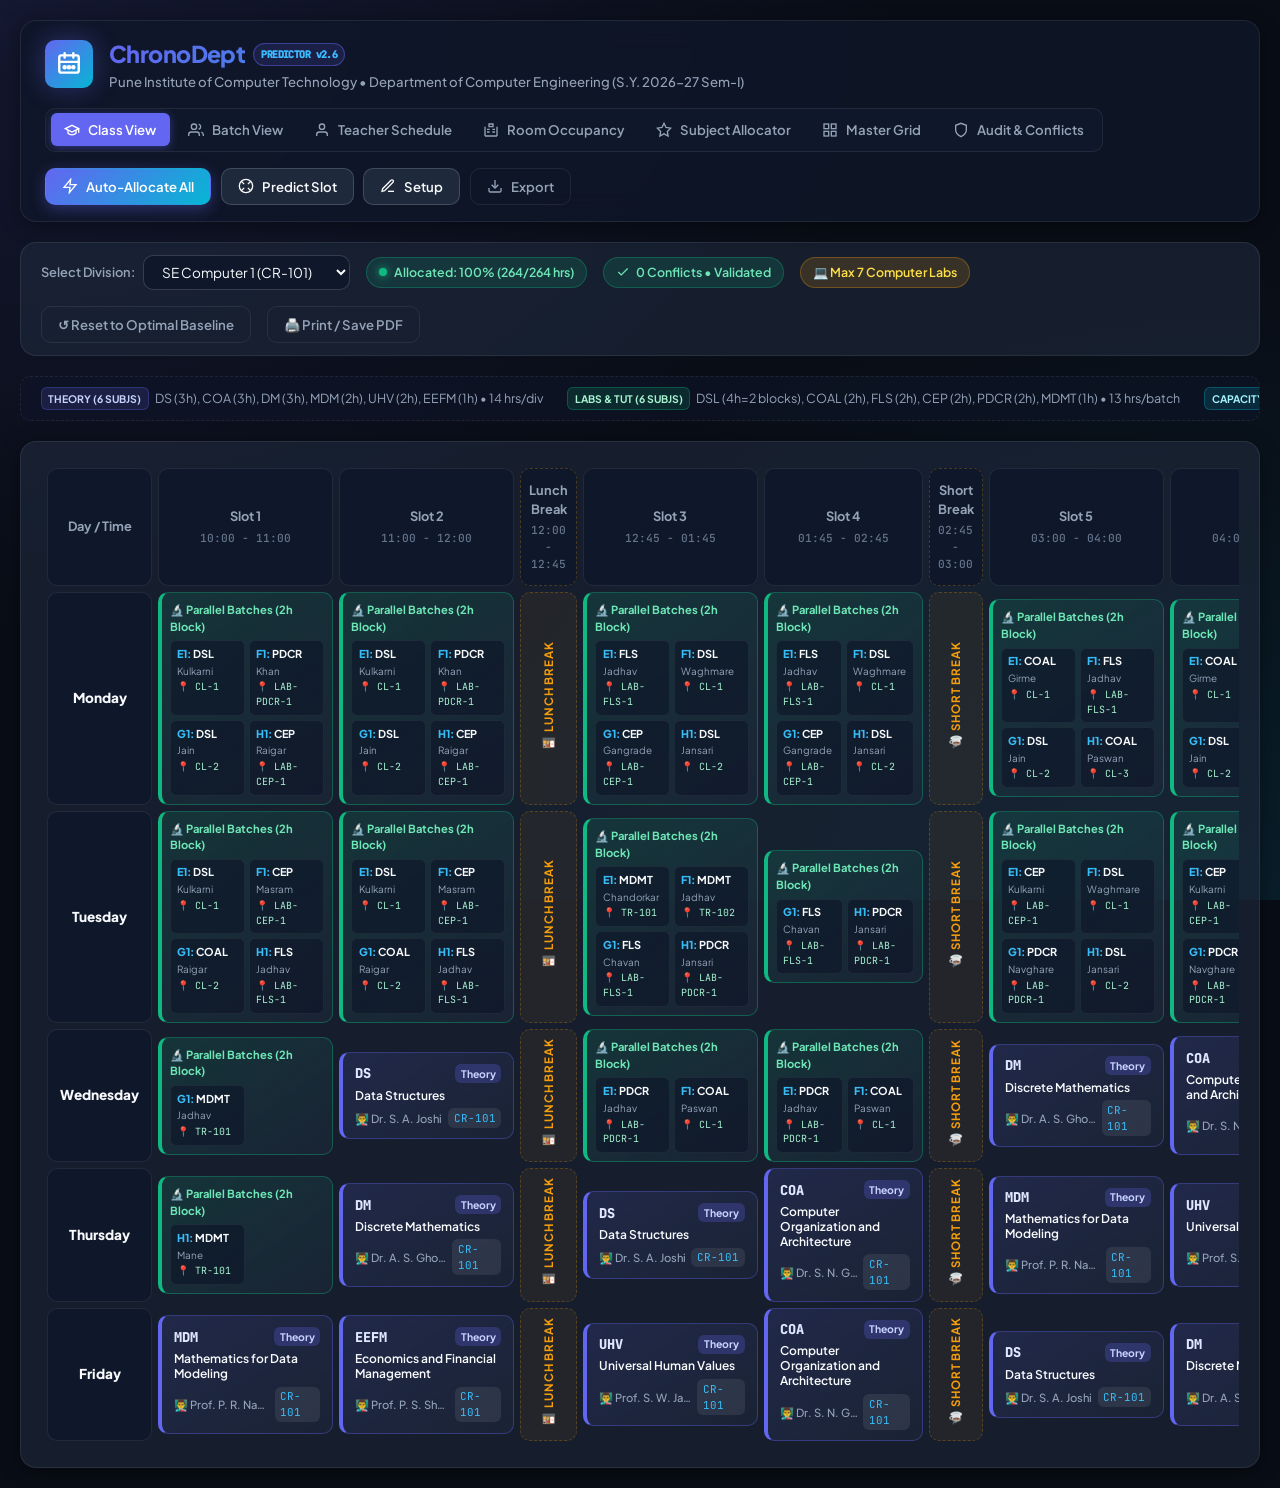
==== index.html @ cf4925e4 "Add for all divisions" ====
<!DOCTYPE html>
<html lang="en">
<head>
    <meta charset="UTF-8">
    <meta name="viewport" content="width=device-width, initial-scale=1.0">
    <title>ChronoDept - Department Timetable Predictor & Subject Allocator</title>
    <meta name="description" content="Intelligent timetable generator, subject allocator and schedule predictor for Computer Engineering department with zero conflicts and full curriculum coverage.">
    
    <!-- Google Fonts -->
    <link rel="preconnect" href="https://fonts.googleapis.com">
    <link rel="preconnect" href="https://fonts.gstatic.com" crossorigin>
    <link href="https://fonts.googleapis.com/css2?family=JetBrains+Mono:wght@400;500;700&family=Plus+Jakarta+Sans:wght@300;400;500;600;700;800&display=swap" rel="stylesheet">
    
    <link rel="stylesheet" href="styles.css">
</head>
<body>
    <div class="app-container">
        <!-- Main Application Header -->
        <header class="app-header">
            <div class="brand">
                <div class="brand-icon">
                    <svg width="26" height="26" viewBox="0 0 24 24" fill="none" stroke="currentColor" stroke-width="2.2" stroke-linecap="round" stroke-linejoin="round">
                        <rect x="3" y="4" width="18" height="16" rx="2"></rect>
                        <line x1="16" y1="2" x2="16" y2="6"></line>
                        <line x1="8" y1="2" x2="8" y2="6"></line>
                        <line x1="3" y1="10" x2="21" y2="10"></line>
                        <circle cx="8" cy="15" r="1"></circle>
                        <circle cx="12" cy="15" r="1"></circle>
                        <circle cx="16" cy="15" r="1"></circle>
                    </svg>
                </div>
                <div>
                    <h1 class="app-title">
                        ChronoDept <span class="app-version-badge">PREDICTOR v2.6</span>
                    </h1>
                    <p class="app-subtitle" id="deptSubtitle">Pune Institute of Computer Technology • Department of Computer Engineering (S.Y. 2026-27 Sem-I)</p>
                </div>
            </div>

            <!-- View Switcher Tabs -->
            <nav class="view-nav" aria-label="Timetable Perspectives">
                <button class="nav-btn active" data-view="class" id="navClassView">
                    <svg width="16" height="16" viewBox="0 0 24 24" fill="none" stroke="currentColor" stroke-width="2"><path d="M22 10v6M2 10l10-5 10 5-10 5z"/><path d="M6 12v5c3 3 9 3 12 0v-5"/></svg>
                    Class View
                </button>
                <button class="nav-btn" data-view="batch" id="navBatchView">
                    <svg width="16" height="16" viewBox="0 0 24 24" fill="none" stroke="currentColor" stroke-width="2"><path d="M17 21v-2a4 4 0 0 0-4-4H5a4 4 0 0 0-4 4v2"/><circle cx="9" cy="7" r="4"/><path d="M23 21v-2a4 4 0 0 0-3-3.87"/><path d="M16 3.13a4 4 0 0 1 0 7.75"/></svg>
                    Batch View
                </button>
                <button class="nav-btn" data-view="teacher" id="navTeacherView">
                    <svg width="16" height="16" viewBox="0 0 24 24" fill="none" stroke="currentColor" stroke-width="2"><path d="M20 21v-2a4 4 0 0 0-4-4H8a4 4 0 0 0-4 4v2"/><circle cx="12" cy="7" r="4"/></svg>
                    Teacher Schedule
                </button>
                <button class="nav-btn" data-view="room" id="navRoomView">
                    <svg width="16" height="16" viewBox="0 0 24 24" fill="none" stroke="currentColor" stroke-width="2"><path d="M3 21h18M3 7v14M21 7v14M6 11h4M6 15h4M14 11h4M14 15h4M9 3h6v4H9z"/></svg>
                    Room Occupancy
                </button>
                <button class="nav-btn" data-view="allocator" id="navAllocatorView">
                    <svg width="16" height="16" viewBox="0 0 24 24" fill="none" stroke="currentColor" stroke-width="2"><polygon points="12 2 15.09 8.26 22 9.27 17 14.14 18.18 21.02 12 17.77 5.82 21.02 7 14.14 2 9.27 8.91 8.26 12 2"/></svg>
                    Subject Allocator
                </button>
                <button class="nav-btn" data-view="master" id="navMasterView">
                    <svg width="16" height="16" viewBox="0 0 24 24" fill="none" stroke="currentColor" stroke-width="2"><rect x="3" y="3" width="7" height="7"/><rect x="14" y="3" width="7" height="7"/><rect x="14" y="14" width="7" height="7"/><rect x="3" y="14" width="7" height="7"/></svg>
                    Master Grid
                </button>
                <button class="nav-btn" data-view="audit" id="navAuditView">
                    <svg width="16" height="16" viewBox="0 0 24 24" fill="none" stroke="currentColor" stroke-width="2"><path d="M12 22s8-4 8-10V5l-8-3-8 3v7c0 6 8 10 8 10z"/></svg>
                    Audit & Conflicts
                </button>
            </nav>

            <!-- Quick Action Buttons -->
            <div class="header-actions">
                <button id="btnAutoAllocate" class="btn btn-primary" title="Intelligently allocate all subjects across all divisions and batches">
                    <svg width="16" height="16" viewBox="0 0 24 24" fill="none" stroke="currentColor" stroke-width="2"><polygon points="13 2 3 14 12 14 11 22 21 10 12 10 13 2"/></svg>
                    Auto-Allocate All
                </button>
                <button id="btnPredictSlot" class="btn btn-secondary" title="Open AI Slot Predictor">
                    <svg width="16" height="16" viewBox="0 0 24 24" fill="none" stroke="currentColor" stroke-width="2"><circle cx="12" cy="12" r="10"/><path d="m4.93 4.93 4.24 4.24"/><path d="m14.83 9.17 4.24-4.24"/><path d="m14.83 14.83 4.24 4.24"/><path d="m9.17 14.83-4.24 4.24"/></svg>
                    Predict Slot
                </button>
                <button id="btnManageData" class="btn btn-secondary" title="Department & Curriculum Configuration">
                    <svg width="16" height="16" viewBox="0 0 24 24" fill="none" stroke="currentColor" stroke-width="2"><path d="M12 20h9"/><path d="M16.5 3.5a2.121 2.121 0 0 1 3 3L7 19l-4 1 1-4L16.5 3.5z"/></svg>
                    Setup
                </button>
                <button id="btnExportModal" class="btn btn-outline" title="Export to Excel, Word, or PDF">
                    <svg width="16" height="16" viewBox="0 0 24 24" fill="none" stroke="currentColor" stroke-width="2"><path d="M21 15v4a2 2 0 0 1-2 2H5a2 2 0 0 1-2-2v-4"/><polyline points="7 10 12 15 17 10"/><line x1="12" y1="15" x2="12" y2="3"/></svg>
                    Export
                </button>
            </div>
        </header>

        <!-- Secondary Toolbar: Filter & Live KPIs -->
        <section class="toolbar-section">
            <div class="toolbar-left">
                <!-- Dynamic Filter Dropdown -->
                <div class="filter-group" id="filterGroup">
                    <label for="selectFilter" id="filterLabel">Select Division:</label>
                    <select id="selectFilter" class="form-select">
                        <!-- Populated by JavaScript -->
                    </select>
                </div>

                <!-- Live Status Pills -->
                <div class="stat-pill success" id="badgeProgress" title="All 12 subjects allocated across 4 divisions & 16 batches">
                    <span class="pulse-dot"></span>
                    <span id="badgeProgressText">Allocated: 100% (108/108 hrs)</span>
                </div>

                <div class="stat-pill primary" id="badgeAudit" title="Real-time conflict status">
                    <svg width="14" height="14" viewBox="0 0 24 24" fill="none" stroke="currentColor" stroke-width="2"><path d="M20 6 9 17l-5-5"/></svg>
                    <span id="badgeAuditText">0 Conflicts • Validated</span>
                </div>

                <div class="stat-pill warning" id="badgeLabs" title="Computer lab capacity constraint compliance">
                    <span>💻 Max 7 Computer Labs</span>
                </div>
            </div>

            <div class="toolbar-right">
                <button id="btnResetDefault" class="btn btn-outline" title="Reset to verified optimal PICT department timetable">
                    ↺ Reset to Optimal Baseline
                </button>
                <button id="btnPrint" class="btn btn-outline" title="Print this view or export as clean PDF">
                    🖨️ Print / Save PDF
                </button>
            </div>
        </section>

        <!-- Academic Curriculum & Rules Banner -->
        <section class="curriculum-banner">
            <div class="banner-item">
                <span class="badge-tag th">Theory (6 Subjs)</span>
                <span>DS (3h), COA (3h), DM (3h), MDM (2h), UHV (2h), EEFM (1h) • 14 hrs/div</span>
            </div>
            <div class="banner-item">
                <span class="badge-tag lab">Labs & Tut (6 Subjs)</span>
                <span>DSL (4h=2 blocks), COAL (2h), FLS (2h), CEP (2h), PDCR (2h), MDMT (1h) • 13 hrs/batch</span>
            </div>
            <div class="banner-item">
                <span class="badge-tag cl">Capacity</span>
                <span>16 Batches (E1..H4) • Parallel 2-hr Blocks • Max 7 Computer Labs</span>
            </div>
        </section>

        <!-- Main Timetable Display Area -->
        <main class="timetable-main" id="timetableContainer">
            <!-- Rendered dynamically by JavaScript -->
        </main>
    </div>

    <!-- ----------------------------------------------------------------------
         MODAL 1: Predictive Subject Allocator & Slot Recommendation
         ---------------------------------------------------------------------- -->
    <div class="modal-overlay" id="modalAllocate">
        <div class="modal-card">
            <div class="modal-header">
                <h2>⚡ Subject Allocator & Slot Predictor</h2>
                <button class="close-btn" id="btnCloseAllocate">&times;</button>
            </div>
            <div class="modal-body">
                <p style="font-size: 0.85rem; color: var(--text-secondary);">
                    Select a subject and class/batch. The predictor will evaluate all candidate time slots against teacher availability, room capacity, and break boundaries.
                </p>

                <div class="input-grid-2">
                    <div>
                        <label style="font-size: 0.8rem; font-weight: 600; color: var(--text-secondary); margin-bottom: 0.3rem; display: block;">Select Subject:</label>
                        <select id="allocSubject" class="form-select" style="width: 100%;">
                            <!-- Populated with all 12 subjects -->
                        </select>
                    </div>
                    <div>
                        <label style="font-size: 0.8rem; font-weight: 600; color: var(--text-secondary); margin-bottom: 0.3rem; display: block;">Target Division / Class:</label>
                        <select id="allocClass" class="form-select" style="width: 100%;">
                            <option value="SE-1">SE Computer 1</option>
                            <option value="SE-2">SE Computer 2</option>
                            <option value="SE-3">SE Computer 3</option>
                            <option value="SE-4">SE Computer 4</option>
                        </select>
                    </div>
                </div>

                <div class="input-grid-2">
                    <div id="allocBatchWrapper">
                        <label style="font-size: 0.8rem; font-weight: 600; color: var(--text-secondary); margin-bottom: 0.3rem; display: block;">Target Batch (for Labs):</label>
                        <select id="allocBatch" class="form-select" style="width: 100%;">
                            <option value="">Entire Division (Theory)</option>
                        </select>
                    </div>
                    <div>
                        <label style="font-size: 0.8rem; font-weight: 600; color: var(--text-secondary); margin-bottom: 0.3rem; display: block;">Assigned Faculty:</label>
                        <select id="allocTeacher" class="form-select" style="width: 100%;">
                            <!-- Populated with teachers -->
                        </select>
                    </div>
                </div>

                <div>
                    <h3 style="font-size: 0.9rem; font-weight: 700; margin-bottom: 0.5rem; display: flex; align-items: center; justify-content: space-between;">
                        <span>Predicted Slot Recommendations</span>
                        <span id="recomCount" style="font-size: 0.75rem; color: var(--text-accent);">Ranked by feasibility & balance</span>
                    </h3>
                    <div class="recommendation-list" id="recomList">
                        <!-- Populated by predictor algorithm -->
                    </div>
                </div>
            </div>
            <div class="modal-footer">
                <button class="btn btn-secondary" id="btnCancelAllocate">Cancel</button>
            </div>
        </div>
    </div>

    <!-- ----------------------------------------------------------------------
         MODAL 2: Department Setup & Master Data
         ---------------------------------------------------------------------- -->
    <div class="modal-overlay" id="modalData">
        <div class="modal-card modal-lg">
            <div class="modal-header">
                <h2>Department Configuration & Master Workload</h2>
                <button class="close-btn" id="btnCloseDataModal">&times;</button>
            </div>
            <div class="modal-body">
                <div class="modal-tabs">
                    <button class="tab-btn active" data-tab="tabTeachers">Faculty & Load Quotas</button>
                    <button class="tab-btn" data-tab="tabSubjects">Curriculum & 12 Subjects</button>
                    <button class="tab-btn" data-tab="tabClasses">Divisions & 16 Batches</button>
                    <button class="tab-btn" data-tab="tabRooms">Classrooms & Computer Labs</button>
                </div>

                <!-- Tab 1: Faculty -->
                <div class="tab-content active" id="tabTeachers">
                    <div style="display: flex; justify-content: space-between; align-items: center;">
                        <input type="text" id="searchTeacherInput" placeholder="🔍 Search faculty member..." class="form-input" style="max-width: 300px;">
                        <span style="font-size: 0.8rem; color: var(--text-secondary);" id="teacherCountDisplay">32 Faculty Members</span>
                    </div>
                    <div style="max-height: 420px; overflow-y: auto;">
                        <table class="data-table" id="tableTeachers">
                            <thead>
                                <tr>
                                    <th>Faculty Name</th>
                                    <th>Post / Designation</th>
                                    <th>Max Cap</th>
                                    <th>Scheduled</th>
                                    <th>Assigned Subjects</th>
                                </tr>
                            </thead>
                            <tbody></tbody>
                        </table>
                    </div>
                </div>

                <!-- Tab 2: Subjects -->
                <div class="tab-content" id="tabSubjects">
                    <div style="max-height: 420px; overflow-y: auto;">
                        <table class="data-table" id="tableSubjects">
                            <thead>
                                <tr>
                                    <th>Code</th>
                                    <th>Subject Name</th>
                                    <th>Type</th>
                                    <th>Weekly Required</th>
                                    <th>Room Requirement</th>
                                    <th>Current Status</th>
                                </tr>
                            </thead>
                            <tbody></tbody>
                        </table>
                    </div>
                </div>

                <!-- Tab 3: Classes -->
                <div class="tab-content" id="tabClasses">
                    <div style="max-height: 420px; overflow-y: auto;">
                        <table class="data-table" id="tableClasses">
                            <thead>
                                <tr>
                                    <th>Division</th>
                                    <th>Default Classroom</th>
                                    <th>Lab Batches</th>
                                    <th>Total Students (Approx)</th>
                                </tr>
                            </thead>
                            <tbody></tbody>
                        </table>
                    </div>
                </div>

                <!-- Tab 4: Rooms -->
                <div class="tab-content" id="tabRooms">
                    <div style="max-height: 420px; overflow-y: auto;">
                        <table class="data-table" id="tableRooms">
                            <thead>
                                <tr>
                                    <th>Room Name / Code</th>
                                    <th>Type</th>
                                    <th>Computer Lab?</th>
                                    <th>Capacity</th>
                                </tr>
                            </thead>
                            <tbody></tbody>
                        </table>
                    </div>
                </div>
            </div>
            <div class="modal-footer">
                <button class="btn btn-secondary" id="btnCloseDataModalFooter">Close</button>
            </div>
        </div>
    </div>

    <!-- ----------------------------------------------------------------------
         MODAL 3: Export & Reports
         ---------------------------------------------------------------------- -->
    <div class="modal-overlay" id="modalExport">
        <div class="modal-card">
            <div class="modal-header">
                <h2>📥 Export Department Timetable</h2>
                <button class="close-btn" id="btnCloseExport">&times;</button>
            </div>
            <div class="modal-body">
                <p style="font-size: 0.85rem; color: var(--text-secondary);">
                    Download the complete department timetable in official academic report formats:
                </p>
                <div style="display: flex; flex-direction: column; gap: 0.85rem; margin-top: 0.5rem;">
                    <button class="btn btn-secondary" id="btnDownloadExcel" style="justify-content: flex-start;">
                        📊 Download Excel Workbook (.xlsx)
                    </button>
                    <button class="btn btn-secondary" id="btnDownloadCSV" style="justify-content: flex-start;">
                        📄 Download CSV Data File (.csv)
                    </button>
                    <button class="btn btn-secondary" id="btnDownloadJSON" style="justify-content: flex-start;">
                        💾 Backup Full Timetable JSON (.json)
                    </button>
                    <button class="btn btn-primary" id="btnPrintModalBtn" style="justify-content: flex-start;">
                        🖨️ Open Print View / Save PDF
                    </button>
                </div>
            </div>
            <div class="modal-footer">
                <button class="btn btn-secondary" id="btnCloseExportFooter">Close</button>
            </div>
        </div>
    </div>

    <!-- Toast Notifications Container -->
    <div class="toast-container" id="toastContainer"></div>

    <!-- Scripts -->
    <script src="js/default_data.js"></script>
    <script src="js/data.js"></script>
    <script src="js/validator.js"></script>
    <script src="js/predictor.js"></script>
    <script src="js/app.js"></script>
</body>
</html>
---- styles.css ----
/* ==========================================================================
   ChronoDept Timetable Predictor & Allocator - Design System & Stylesheet
   Modern Glassmorphism, Responsive Grid, High-Contrast Typography & Visual Polish
   ========================================================================== */

:root {
    --font-sans: 'Plus Jakarta Sans', -apple-system, BlinkMacSystemFont, 'Segoe UI', Roboto, sans-serif;
    --font-mono: 'JetBrains Mono', monospace;

    /* Theme Palette - Sleek Modern Dark Surface */
    --bg-base: #090d16;
    --bg-surface: #0f172a;
    --bg-surface-elevated: #1e293b;
    --bg-surface-glass: rgba(15, 23, 42, 0.75);
    --bg-card: rgba(30, 41, 59, 0.65);
    --bg-card-hover: rgba(51, 65, 85, 0.75);

    --border-subtle: rgba(255, 255, 255, 0.08);
    --border-medium: rgba(255, 255, 255, 0.16);
    --border-glow: rgba(99, 102, 241, 0.45);

    /* Typography */
    --text-primary: #f8fafc;
    --text-secondary: #94a3b8;
    --text-muted: #64748b;
    --text-accent: #38bdf8;

    /* Brand Accents */
    --primary: #6366f1;         /* Indigo */
    --primary-hover: #4f46e5;
    --primary-light: rgba(99, 102, 241, 0.15);
    --cyan: #06b6d4;            /* Cyan */
    --cyan-light: rgba(6, 182, 212, 0.15);
    --emerald: #10b981;         /* Emerald */
    --emerald-light: rgba(16, 185, 129, 0.15);
    --amber: #f59e0b;           /* Amber */
    --amber-light: rgba(245, 158, 11, 0.15);
    --rose: #f43f5e;            /* Rose */
    --rose-light: rgba(244, 63, 94, 0.15);
    --purple: #a855f7;          /* Purple */

    --gradient-brand: linear-gradient(135deg, #6366f1 0%, #06b6d4 100%);
    --gradient-card-th: linear-gradient(145deg, rgba(99, 102, 241, 0.15), rgba(30, 41, 59, 0.5));
    --gradient-card-lab: linear-gradient(145deg, rgba(16, 185, 129, 0.15), rgba(30, 41, 59, 0.5));
    --gradient-gold: linear-gradient(135deg, #f59e0b, #d97706);

    /* Radii & Shadows */
    --radius-sm: 6px;
    --radius-md: 10px;
    --radius-lg: 16px;
    --radius-full: 9999px;

    --shadow-sm: 0 2px 8px rgba(0, 0, 0, 0.3);
    --shadow-md: 0 4px 20px rgba(0, 0, 0, 0.4);
    --shadow-lg: 0 10px 30px rgba(0, 0, 0, 0.6);
    --shadow-glow: 0 0 25px rgba(99, 102, 241, 0.35);
}

/* Reset & Foundation */
*, *::before, *::after {
    box-sizing: border-box;
    margin: 0;
    padding: 0;
}

body {
    font-family: var(--font-sans);
    background-color: var(--bg-base);
    color: var(--text-primary);
    line-height: 1.5;
    min-height: 100vh;
    padding: 1.25rem;
    overflow-x: hidden;
    background-image: 
        radial-gradient(at 0% 0%, rgba(99, 102, 241, 0.12) 0px, transparent 50%),
        radial-gradient(at 100% 100%, rgba(6, 182, 212, 0.1) 0px, transparent 50%);
    background-attachment: fixed;
}

/* Scrollbar Customization */
::-webkit-scrollbar {
    width: 8px;
    height: 8px;
}
::-webkit-scrollbar-track {
    background: var(--bg-surface);
}
::-webkit-scrollbar-thumb {
    background: var(--bg-surface-elevated);
    border-radius: var(--radius-full);
}
::-webkit-scrollbar-thumb:hover {
    background: var(--primary);
}

/* Layout Container */
.app-container {
    max-width: 1720px;
    margin: 0 auto;
    display: flex;
    flex-direction: column;
    gap: 1.25rem;
}

/* --------------------------------------------------------------------------
   Header Bar
   -------------------------------------------------------------------------- */
.app-header {
    display: flex;
    align-items: center;
    justify-content: space-between;
    background: var(--bg-surface-glass);
    backdrop-filter: blur(16px);
    -webkit-backdrop-filter: blur(16px);
    border: 1px solid var(--border-subtle);
    padding: 1rem 1.5rem;
    border-radius: var(--radius-lg);
    box-shadow: var(--shadow-md);
    flex-wrap: wrap;
    gap: 1rem;
}

.brand {
    display: flex;
    align-items: center;
    gap: 1rem;
}

.brand-icon {
    width: 48px;
    height: 48px;
    background: var(--gradient-brand);
    border-radius: var(--radius-md);
    display: flex;
    align-items: center;
    justify-content: center;
    color: #fff;
    box-shadow: var(--shadow-glow);
    flex-shrink: 0;
}

.app-title {
    font-size: 1.45rem;
    font-weight: 800;
    letter-spacing: -0.025em;
    background: var(--gradient-brand);
    -webkit-background-clip: text;
    -webkit-text-fill-color: transparent;
    display: flex;
    align-items: center;
    gap: 0.5rem;
}

.app-version-badge {
    font-size: 0.65rem;
    font-family: var(--font-mono);
    padding: 0.15rem 0.45rem;
    background: var(--primary-light);
    border: 1px solid var(--border-glow);
    color: var(--text-accent);
    border-radius: var(--radius-full);
    -webkit-text-fill-color: var(--text-accent);
}

.app-subtitle {
    font-size: 0.825rem;
    color: var(--text-secondary);
    font-weight: 500;
}

/* View Selector Navigation */
.view-nav {
    display: flex;
    background: var(--bg-surface);
    padding: 0.3rem;
    border-radius: var(--radius-md);
    border: 1px solid var(--border-subtle);
    gap: 0.25rem;
    overflow-x: auto;
}

.nav-btn {
    display: flex;
    align-items: center;
    gap: 0.5rem;
    padding: 0.5rem 0.85rem;
    background: transparent;
    border: none;
    color: var(--text-secondary);
    font-size: 0.825rem;
    font-weight: 600;
    font-family: var(--font-sans);
    border-radius: var(--radius-sm);
    cursor: pointer;
    transition: all 0.2s ease;
    white-space: nowrap;
}

.nav-btn:hover {
    color: var(--text-primary);
    background: rgba(255, 255, 255, 0.05);
}

.nav-btn.active {
    color: #fff;
    background: var(--primary);
    box-shadow: 0 2px 10px rgba(99, 102, 241, 0.4);
}

/* Header Actions */
.header-actions {
    display: flex;
    align-items: center;
    gap: 0.6rem;
    flex-wrap: wrap;
}

.btn {
    display: inline-flex;
    align-items: center;
    gap: 0.5rem;
    padding: 0.55rem 1rem;
    font-size: 0.825rem;
    font-weight: 600;
    font-family: var(--font-sans);
    border-radius: var(--radius-md);
    cursor: pointer;
    transition: all 0.2s ease;
    border: 1px solid transparent;
    text-decoration: none;
}

.btn-primary {
    background: var(--gradient-brand);
    color: #fff;
    box-shadow: 0 4px 15px rgba(99, 102, 241, 0.35);
}
.btn-primary:hover {
    transform: translateY(-1px);
    box-shadow: 0 6px 20px rgba(99, 102, 241, 0.5);
}

.btn-secondary {
    background: var(--bg-surface-elevated);
    color: var(--text-primary);
    border-color: var(--border-medium);
}
.btn-secondary:hover {
    background: rgba(255, 255, 255, 0.1);
    border-color: var(--text-secondary);
}

.btn-success {
    background: var(--emerald);
    color: #fff;
}
.btn-success:hover {
    background: #059669;
}

.btn-outline {
    background: transparent;
    color: var(--text-secondary);
    border-color: var(--border-subtle);
}
.btn-outline:hover {
    color: var(--text-primary);
    background: rgba(255, 255, 255, 0.05);
    border-color: var(--border-medium);
}

/* --------------------------------------------------------------------------
   Subheader / Toolbar
   -------------------------------------------------------------------------- */
.toolbar-section {
    display: flex;
    align-items: center;
    justify-content: space-between;
    background: var(--bg-card);
    border: 1px solid var(--border-subtle);
    padding: 0.75rem 1.25rem;
    border-radius: var(--radius-lg);
    flex-wrap: wrap;
    gap: 1rem;
}

.toolbar-left, .toolbar-right {
    display: flex;
    align-items: center;
    gap: 1rem;
    flex-wrap: wrap;
}

.filter-group {
    display: flex;
    align-items: center;
    gap: 0.5rem;
}

.filter-group label {
    font-size: 0.8rem;
    font-weight: 600;
    color: var(--text-secondary);
    white-space: nowrap;
}

.form-select, .form-input {
    background: var(--bg-surface);
    border: 1px solid var(--border-medium);
    color: var(--text-primary);
    font-size: 0.85rem;
    font-family: var(--font-sans);
    padding: 0.45rem 0.85rem;
    border-radius: var(--radius-md);
    outline: none;
    transition: all 0.2s ease;
}

.form-select:focus, .form-input:focus {
    border-color: var(--primary);
    box-shadow: 0 0 0 3px rgba(99, 102, 241, 0.25);
}

/* Quick Summary Stat Chips */
.stat-pill {
    display: inline-flex;
    align-items: center;
    gap: 0.4rem;
    background: rgba(255, 255, 255, 0.04);
    border: 1px solid var(--border-subtle);
    padding: 0.35rem 0.75rem;
    border-radius: var(--radius-full);
    font-size: 0.775rem;
    font-weight: 600;
}

.stat-pill.success {
    background: var(--emerald-light);
    border-color: rgba(16, 185, 129, 0.3);
    color: #6ee7b7;
}

.stat-pill.primary {
    background: var(--primary-light);
    border-color: var(--border-glow);
    color: var(--text-accent);
}

.stat-pill.warning {
    background: var(--amber-light);
    border-color: rgba(245, 158, 11, 0.3);
    color: #fde047;
}

.pulse-dot {
    width: 8px;
    height: 8px;
    border-radius: 50%;
    background: var(--emerald);
    box-shadow: 0 0 8px var(--emerald);
}

/* Rules / Curriculum Banner */
.curriculum-banner {
    display: flex;
    align-items: center;
    gap: 1.5rem;
    background: rgba(15, 23, 42, 0.5);
    border: 1px dashed var(--border-subtle);
    padding: 0.65rem 1.25rem;
    border-radius: var(--radius-md);
    font-size: 0.78rem;
    color: var(--text-secondary);
    overflow-x: auto;
}

.banner-item {
    display: flex;
    align-items: center;
    gap: 0.4rem;
    white-space: nowrap;
}

.badge-tag {
    font-size: 0.65rem;
    font-weight: 700;
    padding: 0.15rem 0.4rem;
    border-radius: var(--radius-sm);
    text-transform: uppercase;
}
.badge-tag.th { background: var(--primary-light); color: #c7d2fe; border: 1px solid rgba(99, 102, 241, 0.3); }
.badge-tag.lab { background: var(--emerald-light); color: #a7f3d0; border: 1px solid rgba(16, 185, 129, 0.3); }
.badge-tag.cl { background: var(--cyan-light); color: #a5f3fc; border: 1px solid rgba(6, 182, 212, 0.3); }

/* --------------------------------------------------------------------------
   Timetable Grid Table Layout
   -------------------------------------------------------------------------- */
.timetable-main {
    background: var(--bg-card);
    border: 1px solid var(--border-subtle);
    border-radius: var(--radius-lg);
    padding: 1.25rem;
    box-shadow: var(--shadow-md);
    overflow-x: auto;
    min-height: 480px;
}

.timetable-wrapper {
    overflow-x: auto;
    max-inline-size: 100%;
}

.timetable-grid {
    width: 100%;
    border-collapse: separate;
    border-spacing: 6px;
    min-width: 1100px;
}

.timetable-grid thead th {
    background: var(--bg-surface);
    color: var(--text-secondary);
    padding: 0.75rem 0.5rem;
    font-size: 0.8rem;
    font-weight: 700;
    text-align: center;
    border-radius: var(--radius-md);
    border: 1px solid var(--border-subtle);
    position: sticky;
    top: 0;
    z-index: 10;
}

.slot-time {
    display: block;
    font-size: 0.7rem;
    font-family: var(--font-mono);
    color: var(--text-muted);
    font-weight: 500;
    margin-top: 0.2rem;
}

.day-header {
    background: var(--bg-surface);
    color: var(--text-primary);
    font-weight: 800;
    font-size: 0.85rem;
    width: 110px;
    text-align: center;
    padding: 0.75rem;
    border-radius: var(--radius-md);
    border: 1px solid var(--border-subtle);
    vertical-align: middle;
}

/* Session Cards */
.lecture-card {
    background: var(--gradient-card-th);
    border: 1px solid rgba(99, 102, 241, 0.35);
    border-left: 4px solid var(--primary);
    padding: 0.65rem 0.75rem;
    border-radius: var(--radius-md);
    display: flex;
    flex-direction: column;
    justify-content: space-between;
    height: 100%;
    min-height: 85px;
    transition: all 0.2s ease;
    cursor: pointer;
}

.lecture-card:hover {
    transform: translateY(-2px);
    box-shadow: 0 6px 16px rgba(99, 102, 241, 0.25);
    border-color: var(--primary);
}

.card-top {
    display: flex;
    align-items: center;
    justify-content: space-between;
    gap: 0.35rem;
    margin-bottom: 0.25rem;
}

.card-code {
    font-family: var(--font-mono);
    font-weight: 800;
    font-size: 0.85rem;
    color: #e0e7ff;
}

.card-type-tag {
    font-size: 0.65rem;
    font-weight: 700;
    padding: 0.1rem 0.35rem;
    background: rgba(99, 102, 241, 0.25);
    color: #c7d2fe;
    border-radius: var(--radius-sm);
}

.card-subj-name {
    font-size: 0.75rem;
    font-weight: 600;
    color: var(--text-primary);
    line-height: 1.25;
    margin-bottom: 0.35rem;
}

.card-meta {
    display: flex;
    align-items: center;
    justify-content: space-between;
    gap: 0.25rem;
    font-size: 0.7rem;
    color: var(--text-secondary);
    margin-top: auto;
}

.card-teacher {
    white-space: nowrap;
    overflow: hidden;
    text-overflow: ellipsis;
    max-width: 110px;
    font-weight: 500;
}

.card-room {
    background: rgba(255, 255, 255, 0.08);
    padding: 0.1rem 0.35rem;
    border-radius: var(--radius-sm);
    font-family: var(--font-mono);
    font-size: 0.68rem;
    color: var(--text-accent);
}

/* Parallel Labs Block (4 Batches E, F, G, H) */
.parallel-lab-container {
    background: var(--gradient-card-lab);
    border: 1px solid rgba(16, 185, 129, 0.35);
    border-left: 4px solid var(--emerald);
    padding: 0.5rem;
    border-radius: var(--radius-md);
    height: 100%;
    min-height: 115px;
    display: flex;
    flex-direction: column;
    gap: 0.35rem;
    transition: all 0.2s ease;
}

.parallel-lab-container:hover {
    transform: translateY(-2px);
    box-shadow: 0 6px 18px rgba(16, 185, 129, 0.2);
    border-color: var(--emerald);
}

.parallel-lab-header {
    display: flex;
    align-items: center;
    justify-content: space-between;
    font-size: 0.7rem;
    font-weight: 700;
    color: #6ee7b7;
}

.batch-matrix-grid {
    display: grid;
    grid-template-columns: 1fr 1fr;
    gap: 4px;
}

.batch-card {
    background: rgba(15, 23, 42, 0.7);
    border: 1px solid rgba(255, 255, 255, 0.06);
    border-radius: var(--radius-sm);
    padding: 0.3rem 0.4rem;
    font-size: 0.68rem;
    display: flex;
    flex-direction: column;
    gap: 0.1rem;
    transition: background 0.15s ease;
}
.batch-card:hover {
    background: rgba(30, 41, 59, 0.9);
}

.batch-badge {
    font-weight: 800;
    color: var(--text-accent);
    display: inline-block;
}

.batch-subj {
    font-weight: 700;
    color: var(--text-primary);
}

.batch-room-chip {
    font-family: var(--font-mono);
    font-size: 0.62rem;
    color: #a7f3d0;
}

/* Break Column Styling */
.break-cell {
    background: rgba(245, 158, 11, 0.06);
    border: 1px dashed rgba(245, 158, 11, 0.25) !important;
    text-align: center;
    vertical-align: middle;
    width: 60px;
    border-radius: var(--radius-md);
}

.break-content {
    writing-mode: vertical-rl;
    text-orientation: mixed;
    transform: rotate(180deg);
    font-size: 0.72rem;
    font-weight: 700;
    letter-spacing: 0.08em;
    color: var(--amber);
    display: inline-block;
    padding: 0.5rem 0;
    text-transform: uppercase;
}

/* Free / Vacant Cell */
.free-slot-cell {
    background: rgba(255, 255, 255, 0.02);
    border: 1px dashed rgba(255, 255, 255, 0.08);
    border-radius: var(--radius-md);
    height: 100%;
    min-height: 85px;
    display: flex;
    flex-direction: column;
    align-items: center;
    justify-content: center;
    gap: 0.35rem;
    color: var(--text-muted);
    font-size: 0.72rem;
    transition: all 0.2s ease;
}

.free-slot-cell:hover {
    background: rgba(99, 102, 241, 0.05);
    border-color: rgba(99, 102, 241, 0.3);
}

.btn-add-session {
    background: rgba(255, 255, 255, 0.06);
    border: none;
    color: var(--text-secondary);
    font-size: 0.7rem;
    padding: 0.25rem 0.5rem;
    border-radius: var(--radius-sm);
    cursor: pointer;
    transition: all 0.15s ease;
}
.btn-add-session:hover {
    background: var(--primary);
    color: #fff;
}

/* --------------------------------------------------------------------------
   Subject Allocator Studio View
   -------------------------------------------------------------------------- */
.allocator-studio {
    display: flex;
    flex-direction: column;
    gap: 1.5rem;
}

.studio-header-card {
    background: linear-gradient(135deg, rgba(99, 102, 241, 0.12), rgba(6, 182, 212, 0.08));
    border: 1px solid var(--border-glow);
    padding: 1.5rem;
    border-radius: var(--radius-lg);
    display: flex;
    align-items: center;
    justify-content: space-between;
    flex-wrap: wrap;
    gap: 1rem;
}

.studio-title-group h2 {
    font-size: 1.35rem;
    font-weight: 800;
    color: var(--text-primary);
}
.studio-title-group p {
    font-size: 0.85rem;
    color: var(--text-secondary);
    margin-top: 0.2rem;
}

.studio-stats-row {
    display: grid;
    grid-template-columns: repeat(auto-fit, minmax(220px, 1fr));
    gap: 1rem;
}

.stat-metric-card {
    background: var(--bg-surface);
    border: 1px solid var(--border-subtle);
    padding: 1.25rem;
    border-radius: var(--radius-md);
    display: flex;
    flex-direction: column;
    gap: 0.4rem;
}

.stat-metric-label {
    font-size: 0.75rem;
    font-weight: 600;
    color: var(--text-secondary);
    text-transform: uppercase;
    letter-spacing: 0.05em;
}

.stat-metric-value {
    font-size: 1.75rem;
    font-weight: 800;
    color: var(--text-primary);
    font-family: var(--font-mono);
}

.stat-progress-bar {
    height: 6px;
    background: var(--bg-surface-elevated);
    border-radius: var(--radius-full);
    overflow: hidden;
    margin-top: 0.35rem;
}

.stat-progress-fill {
    height: 100%;
    background: var(--gradient-brand);
    border-radius: var(--radius-full);
    transition: width 0.4s ease;
}

/* Subject Workload Allocation Cards Grid */
.subject-allocation-grid {
    display: grid;
    grid-template-columns: repeat(auto-fit, minmax(320px, 1fr));
    gap: 1rem;
}

.subject-item-card {
    background: var(--bg-surface);
    border: 1px solid var(--border-subtle);
    border-radius: var(--radius-md);
    padding: 1.15rem;
    display: flex;
    flex-direction: column;
    gap: 0.85rem;
    transition: all 0.2s ease;
}

.subject-item-card:hover {
    border-color: var(--border-medium);
    box-shadow: var(--shadow-sm);
}

.subject-card-head {
    display: flex;
    align-items: center;
    justify-content: space-between;
}

.subject-code-tag {
    font-family: var(--font-mono);
    font-weight: 800;
    font-size: 1rem;
    color: var(--text-primary);
}

.subject-name-text {
    font-size: 0.85rem;
    font-weight: 600;
    color: var(--text-secondary);
    line-height: 1.3;
}

.subject-hours-meta {
    display: flex;
    align-items: center;
    justify-content: space-between;
    font-size: 0.78rem;
    color: var(--text-secondary);
}

.subject-action-bar {
    display: flex;
    align-items: center;
    gap: 0.5rem;
    margin-top: auto;
}

/* --------------------------------------------------------------------------
   Audit & Conflict Inspector
   -------------------------------------------------------------------------- */
.audit-container {
    display: flex;
    flex-direction: column;
    gap: 1.5rem;
}

.audit-score-banner {
    display: flex;
    align-items: center;
    gap: 1.5rem;
    background: var(--bg-surface);
    border: 1px solid var(--border-subtle);
    border-radius: var(--radius-lg);
    padding: 1.5rem;
}

.audit-score-icon {
    width: 64px;
    height: 64px;
    border-radius: 50%;
    display: flex;
    align-items: center;
    justify-content: center;
    font-size: 2rem;
    flex-shrink: 0;
}
.audit-score-icon.success { background: var(--emerald-light); color: var(--emerald); border: 2px solid var(--emerald); }
.audit-score-icon.warning { background: var(--amber-light); color: var(--amber); border: 2px solid var(--amber); }

.audit-category-grid {
    display: grid;
    grid-template-columns: repeat(auto-fit, minmax(280px, 1fr));
    gap: 1rem;
}

.audit-card {
    background: var(--bg-surface);
    border: 1px solid var(--border-subtle);
    padding: 1.25rem;
    border-radius: var(--radius-md);
    display: flex;
    flex-direction: column;
    gap: 0.5rem;
}

.audit-card.pass {
    border-left: 4px solid var(--emerald);
}

.audit-card.fail {
    border-left: 4px solid var(--rose);
}

.audit-card-title {
    font-size: 0.875rem;
    font-weight: 700;
    color: var(--text-primary);
    display: flex;
    align-items: center;
    justify-content: space-between;
}

.audit-card-desc {
    font-size: 0.775rem;
    color: var(--text-secondary);
}

/* --------------------------------------------------------------------------
   Modals & Drawers
   -------------------------------------------------------------------------- */
.modal-overlay {
    position: fixed;
    top: 0;
    left: 0;
    width: 100vw;
    height: 100vh;
    background: rgba(0, 0, 0, 0.75);
    backdrop-filter: blur(8px);
    display: none;
    align-items: center;
    justify-content: center;
    z-index: 1000;
    padding: 1.5rem;
}

.modal-overlay.active {
    display: flex;
}

.modal-card {
    background: var(--bg-surface);
    border: 1px solid var(--border-medium);
    border-radius: var(--radius-lg);
    box-shadow: var(--shadow-lg);
    width: 100%;
    max-width: 720px;
    max-height: 90vh;
    display: flex;
    flex-direction: column;
    animation: modalSlideUp 0.25s ease-out;
}

.modal-card.modal-lg {
    max-width: 1100px;
}

@keyframes modalSlideUp {
    from { opacity: 0; transform: translateY(20px); }
    to { opacity: 1; transform: translateY(0); }
}

.modal-header {
    display: flex;
    align-items: center;
    justify-content: space-between;
    padding: 1.25rem 1.5rem;
    border-bottom: 1px solid var(--border-subtle);
}

.modal-header h2 {
    font-size: 1.2rem;
    font-weight: 700;
}

.close-btn {
    background: transparent;
    border: none;
    color: var(--text-secondary);
    font-size: 1.5rem;
    cursor: pointer;
    line-height: 1;
    padding: 0.2rem 0.5rem;
    border-radius: var(--radius-sm);
}
.close-btn:hover {
    color: var(--text-primary);
    background: rgba(255, 255, 255, 0.1);
}

.modal-body {
    padding: 1.5rem;
    overflow-y: auto;
    display: flex;
    flex-direction: column;
    gap: 1.25rem;
}

.modal-footer {
    display: flex;
    align-items: center;
    justify-content: flex-end;
    gap: 0.75rem;
    padding: 1rem 1.5rem;
    border-top: 1px solid var(--border-subtle);
}

/* Modal Inner Tabs */
.modal-tabs {
    display: flex;
    gap: 0.4rem;
    border-bottom: 1px solid var(--border-subtle);
    padding-bottom: 0.5rem;
    overflow-x: auto;
}

.tab-btn {
    background: transparent;
    border: none;
    color: var(--text-secondary);
    font-weight: 600;
    font-size: 0.85rem;
    padding: 0.5rem 1rem;
    cursor: pointer;
    border-radius: var(--radius-sm);
    transition: all 0.2s ease;
    white-space: nowrap;
}
.tab-btn:hover {
    color: var(--text-primary);
    background: rgba(255, 255, 255, 0.05);
}
.tab-btn.active {
    color: #fff;
    background: var(--primary);
}

.tab-content {
    display: none;
    flex-direction: column;
    gap: 1.25rem;
}
.tab-content.active {
    display: flex;
}

/* Tables inside modals */
.data-table {
    width: 100%;
    border-collapse: collapse;
    font-size: 0.8rem;
}

.data-table th {
    background: var(--bg-surface-elevated);
    color: var(--text-secondary);
    text-align: left;
    padding: 0.65rem 0.75rem;
    font-weight: 700;
    border-bottom: 1px solid var(--border-subtle);
}

.data-table td {
    padding: 0.65rem 0.75rem;
    border-bottom: 1px solid var(--border-subtle);
    color: var(--text-primary);
}

.data-table tr:hover td {
    background: rgba(255, 255, 255, 0.02);
}

/* Prediction Recommendation Card */
.recommendation-list {
    display: flex;
    flex-direction: column;
    gap: 0.6rem;
    max-height: 260px;
    overflow-y: auto;
}

.recommendation-item {
    display: flex;
    align-items: center;
    justify-content: space-between;
    background: var(--bg-surface-elevated);
    border: 1px solid var(--border-subtle);
    padding: 0.75rem 1rem;
    border-radius: var(--radius-md);
    cursor: pointer;
    transition: all 0.2s ease;
}

.recommendation-item:hover {
    border-color: var(--primary);
    background: rgba(99, 102, 241, 0.1);
}

.recommendation-item.optimal {
    border-left: 4px solid var(--emerald);
}

.recom-score {
    font-family: var(--font-mono);
    font-weight: 800;
    color: var(--emerald);
    font-size: 0.875rem;
}

/* Form Inputs Grid */
.input-grid-2 {
    display: grid;
    grid-template-columns: 1fr 1fr;
    gap: 1rem;
}
.input-grid-3 {
    display: grid;
    grid-template-columns: 1fr 1fr 1fr;
    gap: 1rem;
}

/* Toast Notifications */
.toast-container {
    position: fixed;
    bottom: 2rem;
    right: 2rem;
    z-index: 2000;
    display: flex;
    flex-direction: column;
    gap: 0.6rem;
}

.toast {
    background: var(--bg-surface-elevated);
    border: 1px solid var(--border-medium);
    padding: 0.85rem 1.25rem;
    border-radius: var(--radius-md);
    box-shadow: var(--shadow-lg);
    font-size: 0.85rem;
    display: flex;
    align-items: center;
    gap: 0.65rem;
    animation: toastFadeIn 0.3s ease-out;
}

@keyframes toastFadeIn {
    from { opacity: 0; transform: translateX(50px); }
    to { opacity: 1; transform: translateX(0); }
}

.toast.success { border-left: 4px solid var(--emerald); color: #6ee7b7; }
.toast.error { border-left: 4px solid var(--rose); color: #fca5a5; }

/* --------------------------------------------------------------------------
   Print & Responsive Styles
   -------------------------------------------------------------------------- */
@media print {
    body {
        background: #fff !important;
        color: #000 !important;
        padding: 0 !important;
    }
    .app-header, .toolbar-section, .curriculum-banner, .btn, .header-actions {
        display: none !important;
    }
    .timetable-main {
        box-shadow: none !important;
        border: none !important;
        padding: 0 !important;
    }
    .timetable-grid {
        border-spacing: 0 !important;
        border-collapse: collapse !important;
    }
    .timetable-grid th, .timetable-grid td {
        border: 1px solid #333 !important;
        color: #000 !important;
        background: #fff !important;
    }
    .lecture-card, .parallel-lab-container {
        border: none !important;
        background: transparent !important;
        color: #000 !important;
    }
    .card-code, .card-subj-name, .batch-subj {
        color: #000 !important;
    }
}

@media (max-width: 900px) {
    .app-header {
        flex-direction: column;
        align-items: stretch;
    }
    .view-nav {
        overflow-x: auto;
    }
    .toolbar-section {
        flex-direction: column;
        align-items: stretch;
    }
}
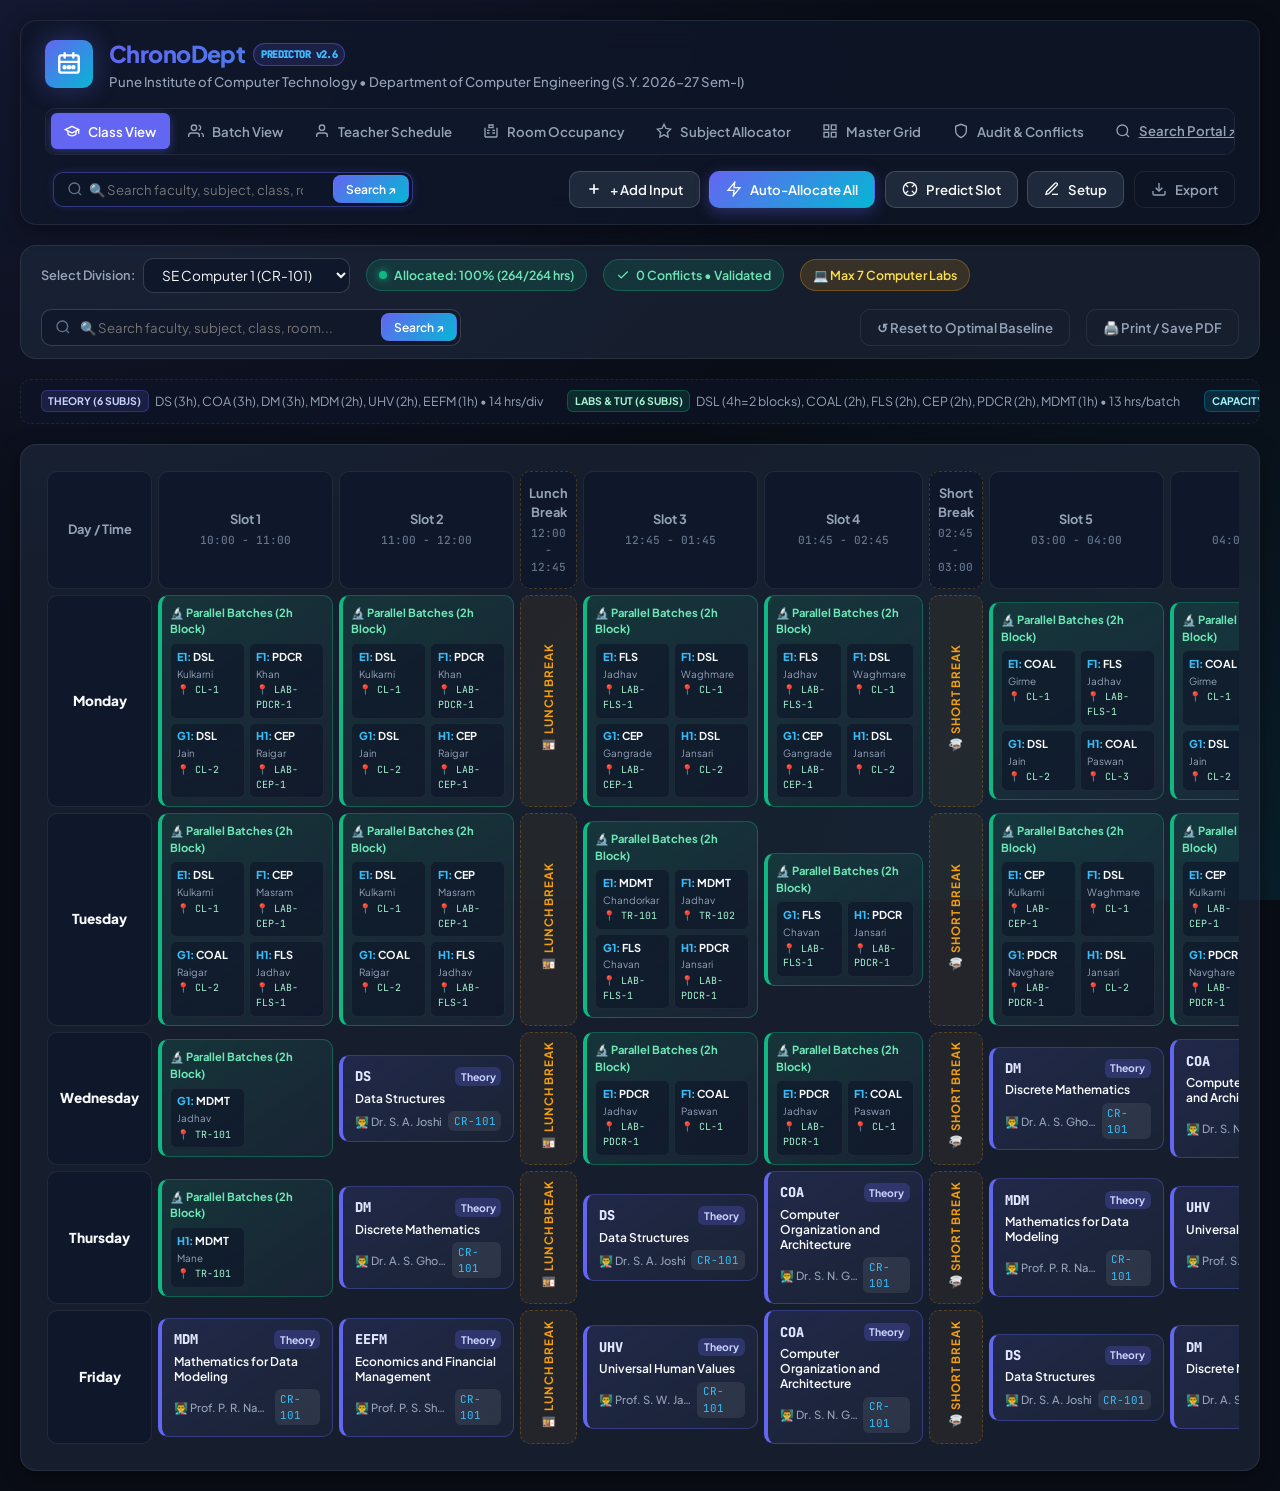
==== commit c3b2290b: "Added proper load allocation" ====
--- a/index.html
+++ b/index.html
@@ -67,10 +67,32 @@
                     <svg width="16" height="16" viewBox="0 0 24 24" fill="none" stroke="currentColor" stroke-width="2"><path d="M12 22s8-4 8-10V5l-8-3-8 3v7c0 6 8 10 8 10z"/></svg>
                     Audit & Conflicts
                 </button>
+                            <a href="search.html" class="nav-btn" id="navSearchLink" title="Open Dedicated Timetable Search Page">
+                    <svg width="16" height="16" viewBox="0 0 24 24" fill="none" stroke="currentColor" stroke-width="2"><circle cx="11" cy="11" r="8"></circle><line x1="21" y1="21" x2="16.65" y2="16.65"></line></svg>
+                    Search Portal ↗
+                </a>
             </nav>
+
+                        <!-- Top Header Global Search (Prominent search that opens search.html) -->
+            <form class="top-header-search-form" id="topHeaderSearchForm" action="search.html" method="GET">
+                <div class="search-input-wrapper">
+                    <svg class="search-svg-icon" width="16" height="16" viewBox="0 0 24 24" fill="none" stroke="currentColor" stroke-width="2">
+                        <circle cx="11" cy="11" r="8"></circle>
+                        <line x1="21" y1="21" x2="16.65" y2="16.65"></line>
+                    </svg>
+                    <input type="search" name="q" id="topHeaderSearchInput" class="form-input top-header-search-input" placeholder="🔍 Search faculty, subject, class, room... (Press Enter)" autocomplete="off">
+                    <button type="submit" class="btn btn-primary btn-sm search-submit-btn" title="Open Dedicated Search Page">
+                        <span>Search ↗</span>
+                    </button>
+                </div>
+            </form>
 
             <!-- Quick Action Buttons -->
             <div class="header-actions">
+                <button id="btnQuickAddInput" class="btn btn-secondary" title="Add Divisions, Batches, and Classrooms as Input">
+                    <svg width="16" height="16" viewBox="0 0 24 24" fill="none" stroke="currentColor" stroke-width="2.5"><line x1="12" y1="5" x2="12" y2="19"></line><line x1="5" y1="12" x2="19" y2="12"></line></svg>
+                    + Add Input
+                </button>
                 <button id="btnAutoAllocate" class="btn btn-primary" title="Intelligently allocate all subjects across all divisions and batches">
                     <svg width="16" height="16" viewBox="0 0 24 24" fill="none" stroke="currentColor" stroke-width="2"><polygon points="13 2 3 14 12 14 11 22 21 10 12 10 13 2"/></svg>
                     Auto-Allocate All
@@ -117,6 +139,20 @@
                 </div>
             </div>
 
+                        <!-- Global Search Bar (Opens separate search results page) -->
+            <form class="global-search-form" id="globalSearchForm" action="search.html" method="GET">
+                <div class="search-input-wrapper">
+                    <svg class="search-svg-icon" width="16" height="16" viewBox="0 0 24 24" fill="none" stroke="currentColor" stroke-width="2">
+                        <circle cx="11" cy="11" r="8"></circle>
+                        <line x1="21" y1="21" x2="16.65" y2="16.65"></line>
+                    </svg>
+                    <input type="search" name="q" id="globalSearchInput" class="form-input global-search-input" placeholder="🔍 Search faculty, subject, class, room..." autocomplete="off">
+                    <button type="submit" class="btn btn-primary btn-sm search-submit-btn" title="Search and open dedicated search results page">
+                        <span>Search ↗</span>
+                    </button>
+                </div>
+            </form>
+
             <div class="toolbar-right">
                 <button id="btnResetDefault" class="btn btn-outline" title="Reset to verified optimal PICT department timetable">
                     ↺ Reset to Optimal Baseline
@@ -231,9 +267,25 @@
 
                 <!-- Tab 1: Faculty -->
                 <div class="tab-content active" id="tabTeachers">
-                    <div style="display: flex; justify-content: space-between; align-items: center;">
-                        <input type="text" id="searchTeacherInput" placeholder="🔍 Search faculty member..." class="form-input" style="max-width: 300px;">
-                        <span style="font-size: 0.8rem; color: var(--text-secondary);" id="teacherCountDisplay">32 Faculty Members</span>
+                    <div style="display: flex; justify-content: space-between; align-items: center; gap: 0.75rem; flex-wrap: wrap;">
+                        <form id="formTeacherSearchModal" action="search.html" method="GET" style="display: flex; gap: 0.5rem; flex: 1; max-width: 360px;">
+                            <input type="text" name="q" id="searchTeacherInput" placeholder="🔍 Search faculty member (Press Enter for full page)..." class="form-input" style="width: 100%;">
+                            <button type="submit" class="btn btn-secondary btn-sm" style="white-space: nowrap;" title="Open comprehensive results on dedicated search page">
+                                Search ↗
+                            </button>
+                        </form>
+                        <div style="display: flex; align-items: center; gap: 0.5rem; flex-wrap: wrap;">
+                            <button type="button" class="btn btn-primary btn-sm" id="btnSetupOpenAddTeacher" title="Add faculty member manually">
+                                + Add Faculty
+                            </button>
+                            <button type="button" class="btn btn-excel-green btn-sm" id="btnSetupImportExcel" title="Import faculty from Excel or CSV spreadsheet">
+                                📊 Upload Excel
+                            </button>
+                            <button type="button" class="btn btn-excel-outline btn-sm" id="btnSetupDownloadTeacherTemplate" title="Download Excel template file">
+                                📥 Template
+                            </button>
+                            <span style="font-size: 0.8rem; color: var(--text-secondary); margin-left: 0.25rem;" id="teacherCountDisplay">32 Faculty Members</span>
+                        </div>
                     </div>
                     <div style="max-height: 420px; overflow-y: auto;">
                         <table class="data-table" id="tableTeachers">
@@ -244,6 +296,7 @@
                                     <th>Max Cap</th>
                                     <th>Scheduled</th>
                                     <th>Assigned Subjects</th>
+                                    <th>Action</th>
                                 </tr>
                             </thead>
                             <tbody></tbody>
@@ -272,14 +325,47 @@
 
                 <!-- Tab 3: Classes -->
                 <div class="tab-content" id="tabClasses">
-                    <div style="max-height: 420px; overflow-y: auto;">
+                    <!-- Inline Quick Add Division -->
+                    <div class="add-entity-card">
+                        <div class="add-entity-card-header">
+                            <span class="add-entity-card-title">
+                                <svg width="16" height="16" viewBox="0 0 24 24" fill="none" stroke="currentColor" stroke-width="2.5"><path d="M12 5v14M5 12h14"/></svg>
+                                Add New Division
+                            </span>
+                            <span style="font-size:0.75rem; color:var(--text-secondary);">Expand department with extra division & batches</span>
+                        </div>
+                        <form id="formSetupAddDivision" class="add-entity-form-grid">
+                            <div class="form-group-item">
+                                <label for="setupDivId">Division Code / ID: *</label>
+                                <input type="text" id="setupDivId" class="form-input" placeholder="e.g. SE-5, TE-1" required>
+                            </div>
+                            <div class="form-group-item">
+                                <label for="setupDivName">Division Name:</label>
+                                <input type="text" id="setupDivName" class="form-input" placeholder="e.g. SE Computer 5">
+                            </div>
+                            <div class="form-group-item">
+                                <label for="setupDivRoom">Default Classroom:</label>
+                                <input type="text" id="setupDivRoom" class="form-input" placeholder="e.g. CR-105">
+                            </div>
+                            <div class="form-group-item">
+                                <label for="setupDivBatches">Batches (Comma-sep):</label>
+                                <input type="text" id="setupDivBatches" class="form-input" placeholder="e.g. E5, F5, G5, H5">
+                            </div>
+                            <div>
+                                <button type="submit" class="btn btn-primary" style="height: 38px; width: 100%;">+ Add Division</button>
+                            </div>
+                        </form>
+                    </div>
+
+                    <div style="max-height: 380px; overflow-y: auto;">
                         <table class="data-table" id="tableClasses">
                             <thead>
                                 <tr>
                                     <th>Division</th>
                                     <th>Default Classroom</th>
-                                    <th>Lab Batches</th>
-                                    <th>Total Students (Approx)</th>
+                                    <th>Lab Batches (Click + to Add)</th>
+                                    <th>Capacity</th>
+                                    <th>Action</th>
                                 </tr>
                             </thead>
                             <tbody></tbody>
@@ -289,7 +375,44 @@
 
                 <!-- Tab 4: Rooms -->
                 <div class="tab-content" id="tabRooms">
-                    <div style="max-height: 420px; overflow-y: auto;">
+                    <!-- Inline Quick Add Classroom / Lab -->
+                    <div class="add-entity-card">
+                        <div class="add-entity-card-header">
+                            <span class="add-entity-card-title">
+                                <svg width="16" height="16" viewBox="0 0 24 24" fill="none" stroke="currentColor" stroke-width="2.5"><path d="M12 5v14M5 12h14"/></svg>
+                                Add New Classroom / Laboratory
+                            </span>
+                            <span style="font-size:0.75rem; color:var(--text-secondary);">Register classroom or specialized computer lab</span>
+                        </div>
+                        <form id="formSetupAddRoom" class="add-entity-form-grid">
+                            <div class="form-group-item">
+                                <label for="setupRoomId">Room Code / ID: *</label>
+                                <input type="text" id="setupRoomId" class="form-input" placeholder="e.g. CR-105, CL-8" required>
+                            </div>
+                            <div class="form-group-item">
+                                <label for="setupRoomName">Room Name:</label>
+                                <input type="text" id="setupRoomName" class="form-input" placeholder="e.g. Classroom 105">
+                            </div>
+                            <div class="form-group-item">
+                                <label for="setupRoomType">Type:</label>
+                                <select id="setupRoomType" class="form-select">
+                                    <option value="classroom">Classroom (Theory)</option>
+                                    <option value="lab">Computer Lab (DSL/COAL)</option>
+                                    <option value="lab">Hardware/Linux Lab</option>
+                                    <option value="tutorial">Tutorial Room</option>
+                                </select>
+                            </div>
+                            <div class="form-group-item">
+                                <label for="setupRoomCapacity">Capacity:</label>
+                                <input type="number" id="setupRoomCapacity" class="form-input" value="75" min="5" max="300">
+                            </div>
+                            <div>
+                                <button type="submit" class="btn btn-primary" style="height: 38px; width: 100%;">+ Add Room</button>
+                            </div>
+                        </form>
+                    </div>
+
+                    <div style="max-height: 380px; overflow-y: auto;">
                         <table class="data-table" id="tableRooms">
                             <thead>
                                 <tr>
@@ -297,6 +420,7 @@
                                     <th>Type</th>
                                     <th>Computer Lab?</th>
                                     <th>Capacity</th>
+                                    <th>Action</th>
                                 </tr>
                             </thead>
                             <tbody></tbody>
@@ -306,6 +430,257 @@
             </div>
             <div class="modal-footer">
                 <button class="btn btn-secondary" id="btnCloseDataModalFooter">Close</button>
+            </div>
+        </div>
+    </div>
+
+    <!-- ----------------------------------------------------------------------
+         MODAL 2B: Dedicated Add Division, Batch & Classroom Input Modal
+         ---------------------------------------------------------------------- -->
+    <div class="modal-overlay" id="modalAddInput">
+        <div class="modal-card">
+            <div class="modal-header">
+                <h2>➕ Add Division, Batch & Classroom Inputs</h2>
+                <button class="close-btn" id="btnCloseAddInput">&times;</button>
+            </div>
+            <div class="modal-body">
+                <p style="font-size: 0.85rem; color: var(--text-secondary);">
+                    Configure and expand department structure: register new divisions, add lab batches to existing divisions, or add lecture classrooms & computer labs.
+                </p>
+
+                <div class="modal-tabs" id="addInputTabs">
+                    <button class="tab-btn active" data-tab="tabAddDivision">🎓 Add Division</button>
+                    <button class="tab-btn" data-tab="tabAddBatch">👥 Add Batch</button>
+                    <button class="tab-btn" data-tab="tabAddRoom">🏫 Add Classroom / Lab</button>
+                    <button class="tab-btn" data-tab="tabAddTeacher">👨‍🏫 Add Faculty / Excel</button>
+                </div>
+
+                <!-- Tab 1: Add Division -->
+                <div class="tab-content active" id="tabAddDivision">
+                    <form id="formModalAddDivision" style="display: flex; flex-direction: column; gap: 1rem;">
+                        <div class="input-grid-2">
+                            <div class="form-group-item">
+                                <label for="modalDivId">Division Code / ID: *</label>
+                                <input type="text" id="modalDivId" class="form-input" placeholder="e.g. SE-5, TE-1, DIV-A" required>
+                            </div>
+                            <div class="form-group-item">
+                                <label for="modalDivName">Division Full Name: *</label>
+                                <input type="text" id="modalDivName" class="form-input" placeholder="e.g. SE Computer 5" required>
+                            </div>
+                        </div>
+                        <div class="input-grid-2">
+                            <div class="form-group-item">
+                                <label for="selectModalDivClassroom">Default Classroom: *</label>
+                                <div style="display: flex; gap: 0.5rem;">
+                                    <select id="selectModalDivClassroom" class="form-select" style="flex: 1;">
+                                        <!-- Populated dynamically -->
+                                    </select>
+                                    <input type="text" id="inputModalDivClassroomCustom" class="form-input" placeholder="Or new (e.g. CR-105)" style="flex: 1;">
+                                </div>
+                            </div>
+                            <div class="form-group-item">
+                                <label for="modalDivCapacity">Student Capacity:</label>
+                                <input type="number" id="modalDivCapacity" class="form-input" value="75" min="10" max="300">
+                            </div>
+                        </div>
+                        <div class="form-group-item">
+                            <label for="modalDivBatches">Batches (Comma-separated):</label>
+                            <input type="text" id="modalDivBatches" class="form-input" placeholder="e.g. E5, F5, G5, H5">
+                            <span style="font-size: 0.72rem; color: var(--text-muted);">Leave empty to auto-generate default 4 batches based on division code.</span>
+                        </div>
+                        <div style="display: flex; justify-content: flex-end; margin-top: 0.5rem;">
+                            <button type="submit" class="btn btn-primary">
+                                + Create Division
+                            </button>
+                        </div>
+                    </form>
+                </div>
+
+                <!-- Tab 2: Add Batch -->
+                <div class="tab-content" id="tabAddBatch">
+                    <form id="formModalAddBatch" style="display: flex; flex-direction: column; gap: 1rem;">
+                        <div class="input-grid-2">
+                            <div class="form-group-item">
+                                <label for="selectModalBatchDivision">Target Division: *</label>
+                                <select id="selectModalBatchDivision" class="form-select" required>
+                                    <!-- Populated dynamically with classes -->
+                                </select>
+                            </div>
+                            <div class="form-group-item">
+                                <label for="modalBatchCode">Batch Code / Name: *</label>
+                                <input type="text" id="modalBatchCode" class="form-input" placeholder="e.g. J1, E5, K3" required>
+                            </div>
+                        </div>
+                        <div class="quick-add-summary-badge" id="modalBatchDivisionSummary">
+                            <span>Current Batches: <strong id="modalBatchCurrentList">-</strong></span>
+                        </div>
+                        <div style="display: flex; justify-content: flex-end; margin-top: 0.5rem;">
+                            <button type="submit" class="btn btn-primary">
+                                + Add Batch to Division
+                            </button>
+                        </div>
+                    </form>
+                </div>
+
+                <!-- Tab 3: Add Classroom / Lab -->
+                <div class="tab-content" id="tabAddRoom">
+                    <form id="formModalAddRoom" style="display: flex; flex-direction: column; gap: 1rem;">
+                        <div class="input-grid-2">
+                            <div class="form-group-item">
+                                <label for="modalRoomId">Room Code / ID: *</label>
+                                <input type="text" id="modalRoomId" class="form-input" placeholder="e.g. CR-105, CL-8, TR-105" required>
+                            </div>
+                            <div class="form-group-item">
+                                <label for="modalRoomName">Room Name: *</label>
+                                <input type="text" id="modalRoomName" class="form-input" placeholder="e.g. Classroom 105, Computer Lab 8" required>
+                            </div>
+                        </div>
+                        <div class="input-grid-3">
+                            <div class="form-group-item">
+                                <label for="selectModalRoomType">Room Type: *</label>
+                                <select id="selectModalRoomType" class="form-select">
+                                    <option value="classroom">Classroom (Theory Lecture)</option>
+                                    <option value="lab">Computer Lab (DSL / COAL)</option>
+                                    <option value="lab">Hardware / Linux / Comm Lab</option>
+                                    <option value="tutorial">Tutorial Room</option>
+                                </select>
+                            </div>
+                            <div class="form-group-item">
+                                <label for="modalRoomCapacity">Seating Capacity:</label>
+                                <input type="number" id="modalRoomCapacity" class="form-input" value="75" min="5" max="500">
+                            </div>
+                            <div class="form-group-item" style="justify-content: center;">
+                                <label style="display: flex; align-items: center; gap: 0.5rem; cursor: pointer; margin-top: 1.25rem;">
+                                    <input type="checkbox" id="checkModalRoomIsCompLab" style="width: 16px; height: 16px;">
+                                    <span style="font-size: 0.8rem; color: var(--text-primary);">Is Computer Lab?</span>
+                                </label>
+                            </div>
+                        </div>
+                        <div style="display: flex; justify-content: flex-end; margin-top: 0.5rem;">
+                            <button type="submit" class="btn btn-primary">
+                                + Register Classroom / Lab
+                            </button>
+                        </div>
+                    </form>
+                </div>
+
+                <!-- Tab 4: Add Faculty (Manual & Excel Import) -->
+                <div class="tab-content" id="tabAddTeacher">
+                    <div class="faculty-mode-switcher">
+                        <button type="button" class="faculty-mode-btn active" id="btnFacultyModeManual" data-mode="manual">
+                            <svg width="15" height="15" viewBox="0 0 24 24" fill="none" stroke="currentColor" stroke-width="2.2"><path d="M12 20h9"></path><path d="M16.5 3.5a2.121 2.121 0 0 1 3 3L7 19l-4 1 1-4L16.5 3.5z"></path></svg>
+                            ✍️ Manual Entry Form
+                        </button>
+                        <button type="button" class="faculty-mode-btn" id="btnFacultyModeExcel" data-mode="excel">
+                            <svg width="15" height="15" viewBox="0 0 24 24" fill="none" stroke="currentColor" stroke-width="2.2"><path d="M14 2H6a2 2 0 0 0-2 2v16a2 2 0 0 0 2 2h12a2 2 0 0 0 2-2V8z"></path><polyline points="14 2 14 8 20 8"></polyline><line x1="16" y1="13" x2="8" y2="13"></line><line x1="16" y1="17" x2="8" y2="17"></line><polyline points="10 9 9 9 8 9"></polyline></svg>
+                            📊 Import from Excel (.xlsx / .csv)
+                        </button>
+                    </div>
+
+                    <!-- Panel A: Manual Entry Form -->
+                    <div id="panelTeacherManual">
+                        <form id="formModalAddTeacher" style="display: flex; flex-direction: column; gap: 1rem;">
+                            <div class="input-grid-2">
+                                <div class="form-group-item">
+                                    <label for="modalTeacherName">Faculty Full Name: *</label>
+                                    <input type="text" id="modalTeacherName" class="form-input" placeholder="e.g. Dr. S. K. Sharma, Prof. P. V. Kulkarni" required>
+                                </div>
+                                <div class="form-group-item">
+                                    <label for="modalTeacherId">Faculty Code / ID:</label>
+                                    <input type="text" id="modalTeacherId" class="form-input" placeholder="e.g. t_33 (Leave blank to auto-generate)">
+                                </div>
+                            </div>
+                            <div class="input-grid-2">
+                                <div class="form-group-item">
+                                    <label for="selectModalTeacherDesig">Post / Designation: *</label>
+                                    <select id="selectModalTeacherDesig" class="form-select">
+                                        <option value="desig_prof">Professor (Max 14 hrs/week)</option>
+                                        <option value="desig_assoc">Associate Professor (Max 16 hrs/week)</option>
+                                        <option value="desig_asst" selected>Assistant Professor (Max 18 hrs/week)</option>
+                                        <option value="desig_guest">Visiting Faculty (Max 12 hrs/week)</option>
+                                    </select>
+                                </div>
+                                <div class="form-group-item">
+                                    <label for="modalTeacherHours">Max Weekly Load (Hours):</label>
+                                    <input type="number" id="modalTeacherHours" class="form-input" value="18" min="2" max="30">
+                                </div>
+                            </div>
+                            <div class="input-grid-2">
+                                <div class="form-group-item">
+                                    <label for="modalTeacherTheory">Theory Subjects Qualified (Comma-sep):</label>
+                                    <input type="text" id="modalTeacherTheory" class="form-input" placeholder="e.g. DS, DM, COA">
+                                </div>
+                                <div class="form-group-item">
+                                    <label for="modalTeacherLabs">Lab Subjects Qualified (Comma-sep):</label>
+                                    <input type="text" id="modalTeacherLabs" class="form-input" placeholder="e.g. DSL, COAL, CEP, FLS">
+                                </div>
+                            </div>
+                            <div style="display: flex; justify-content: flex-end; margin-top: 0.5rem;">
+                                <button type="submit" class="btn btn-primary">
+                                    + Add Faculty Member
+                                </button>
+                            </div>
+                        </form>
+                    </div>
+
+                    <!-- Panel B: Excel Import -->
+                    <div id="panelTeacherExcel" style="display: none; flex-direction: column; gap: 1rem;">
+                        <div style="display: flex; justify-content: space-between; align-items: center; flex-wrap: wrap; gap: 0.5rem;">
+                            <span style="font-size: 0.8rem; color: var(--text-secondary);">
+                                Upload your faculty roster spreadsheet (.xlsx, .xls, .csv).
+                            </span>
+                            <button type="button" class="btn-excel-outline" id="btnDownloadTeacherTemplate">
+                                <svg width="14" height="14" viewBox="0 0 24 24" fill="none" stroke="currentColor" stroke-width="2.2"><path d="M21 15v4a2 2 0 0 1-2 2H5a2 2 0 0 1-2-2v-4"></path><polyline points="7 10 12 15 17 10"></polyline><line x1="12" y1="15" x2="12" y2="3"></line></svg>
+                                📥 Download Sample Excel Template
+                            </button>
+                        </div>
+
+                        <div class="excel-dropzone" id="teacherExcelDropzone">
+                            <input type="file" id="inputTeacherExcelFile" accept=".xlsx, .xls, .csv">
+                            <div class="excel-dropzone-icon">📊</div>
+                            <div class="excel-dropzone-title">Click to upload or drag & drop Excel spreadsheet</div>
+                            <div class="excel-dropzone-desc">Supports Microsoft Excel (.xlsx, .xls) and CSV (.csv) with column headers</div>
+                        </div>
+
+                        <!-- Parsed Excel Live Preview Box -->
+                        <div class="excel-preview-box" id="excelImportPreviewArea" style="display: none;">
+                            <div class="excel-preview-header">
+                                <div class="excel-preview-title">
+                                    <span>✅ Spreadsheet Parsed:</span>
+                                    <strong id="excelParsedCount">0</strong> faculty records detected
+                                </div>
+                                <label style="display: flex; align-items: center; gap: 0.4rem; font-size: 0.78rem; cursor: pointer; color: var(--text-secondary);">
+                                    <input type="checkbox" id="chkUpdateExistingTeachers" checked>
+                                    <span>Update if already exists</span>
+                                </label>
+                            </div>
+                            <div style="max-height: 220px; overflow-y: auto;">
+                                <table class="data-table" id="tableExcelPreview" style="font-size: 0.78rem;">
+                                    <thead>
+                                        <tr>
+                                            <th>Faculty Name</th>
+                                            <th>Post / Designation</th>
+                                            <th>Max Load</th>
+                                            <th>Theory</th>
+                                            <th>Labs</th>
+                                            <th>Status</th>
+                                        </tr>
+                                    </thead>
+                                    <tbody></tbody>
+                                </table>
+                            </div>
+                            <div style="display: flex; justify-content: flex-end; gap: 0.75rem; margin-top: 0.5rem;">
+                                <button type="button" class="btn btn-secondary btn-sm" id="btnClearExcelImport">Cancel</button>
+                                <button type="button" class="btn btn-excel-green btn-sm" id="btnConfirmExcelImport">
+                                    Confirm & Import All Faculty
+                                </button>
+                            </div>
+                        </div>
+                    </div>
+                </div>
+            </div>
+            <div class="modal-footer">
+                <button class="btn btn-secondary" id="btnCloseAddInputFooter">Close</button>
             </div>
         </div>
     </div>
@@ -348,6 +723,7 @@
     <div class="toast-container" id="toastContainer"></div>
 
     <!-- Scripts -->
+    <script src="js/xlsx.full.min.js"></script>
     <script src="js/default_data.js"></script>
     <script src="js/data.js"></script>
     <script src="js/validator.js"></script>
--- a/styles.css
+++ b/styles.css
@@ -1102,6 +1102,156 @@
 
 .toast.success { border-left: 4px solid var(--emerald); color: #6ee7b7; }
 .toast.error { border-left: 4px solid var(--rose); color: #fca5a5; }
+
+/* --------------------------------------------------------------------------
+   Dynamic Entity Management & Input Forms (Divisions, Batches, Classrooms)
+   -------------------------------------------------------------------------- */
+.add-entity-card {
+    background: linear-gradient(135deg, rgba(30, 41, 59, 0.75), rgba(15, 23, 42, 0.85));
+    border: 1px solid var(--border-glow);
+    border-radius: var(--radius-md);
+    padding: 1.25rem;
+    margin-bottom: 1.25rem;
+    display: flex;
+    flex-direction: column;
+    gap: 0.85rem;
+    box-shadow: var(--shadow-sm);
+}
+
+.add-entity-card-header {
+    display: flex;
+    align-items: center;
+    justify-content: space-between;
+    border-bottom: 1px solid var(--border-subtle);
+    padding-bottom: 0.6rem;
+}
+
+.add-entity-card-title {
+    font-size: 0.95rem;
+    font-weight: 700;
+    color: var(--text-accent);
+    display: flex;
+    align-items: center;
+    gap: 0.5rem;
+}
+
+.add-entity-form-grid {
+    display: grid;
+    grid-template-columns: repeat(auto-fit, minmax(200px, 1fr));
+    gap: 0.85rem;
+    align-items: end;
+}
+
+.form-group-item {
+    display: flex;
+    flex-direction: column;
+    gap: 0.35rem;
+}
+
+.form-group-item label {
+    font-size: 0.775rem;
+    font-weight: 600;
+    color: var(--text-secondary);
+}
+
+/* Removable Batch Chip List */
+.batch-chip-list {
+    display: flex;
+    flex-wrap: wrap;
+    gap: 0.35rem;
+    align-items: center;
+}
+
+.batch-tag-removable {
+    display: inline-flex;
+    align-items: center;
+    gap: 0.35rem;
+    background: var(--bg-surface-elevated);
+    border: 1px solid var(--border-medium);
+    color: var(--text-primary);
+    font-family: var(--font-mono);
+    font-size: 0.75rem;
+    padding: 0.2rem 0.55rem;
+    border-radius: var(--radius-sm);
+    transition: all 0.15s ease;
+}
+
+.batch-tag-removable:hover {
+    border-color: var(--border-glow);
+}
+
+.btn-tag-remove {
+    background: transparent;
+    border: none;
+    color: var(--text-muted);
+    cursor: pointer;
+    font-size: 0.9rem;
+    line-height: 1;
+    padding: 0 0.1rem;
+    display: inline-flex;
+    align-items: center;
+    justify-content: center;
+    transition: color 0.15s ease;
+}
+
+.btn-tag-remove:hover {
+    color: var(--rose);
+}
+
+.btn-tag-add {
+    background: rgba(99, 102, 241, 0.12);
+    border: 1px dashed var(--border-glow);
+    color: var(--text-accent);
+    font-size: 0.72rem;
+    font-weight: 600;
+    padding: 0.2rem 0.55rem;
+    border-radius: var(--radius-sm);
+    cursor: pointer;
+    display: inline-flex;
+    align-items: center;
+    gap: 0.25rem;
+    transition: all 0.15s ease;
+}
+
+.btn-tag-add:hover {
+    background: var(--primary);
+    color: #fff;
+    border-style: solid;
+}
+
+/* Table Action Buttons */
+.btn-table-del {
+    background: rgba(244, 63, 94, 0.12);
+    border: 1px solid rgba(244, 63, 94, 0.3);
+    color: #fda4af;
+    padding: 0.25rem 0.55rem;
+    border-radius: var(--radius-sm);
+    cursor: pointer;
+    font-size: 0.72rem;
+    font-weight: 600;
+    transition: all 0.15s ease;
+    display: inline-flex;
+    align-items: center;
+    gap: 0.25rem;
+}
+
+.btn-table-del:hover {
+    background: var(--rose);
+    color: #fff;
+    border-color: var(--rose);
+}
+
+.quick-add-summary-badge {
+    background: var(--bg-surface-elevated);
+    border: 1px solid var(--border-medium);
+    padding: 0.5rem 0.85rem;
+    border-radius: var(--radius-md);
+    font-size: 0.8rem;
+    color: var(--text-secondary);
+    display: flex;
+    align-items: center;
+    justify-content: space-between;
+}
 
 /* --------------------------------------------------------------------------
    Print & Responsive Styles
@@ -1152,3 +1302,916 @@
         align-items: stretch;
     }
 }
+
+
+/* ==========================================================================
+   Search Portal & Global Search Bar Styles
+   ========================================================================== */
+
+/* Global Search Bar in Main Header / Toolbar */
+.global-search-form {
+    display: flex;
+    align-items: center;
+    position: relative;
+    max-width: 420px;
+    flex: 1 1 280px;
+}
+
+.search-input-wrapper {
+    position: relative;
+    display: flex;
+    align-items: center;
+    width: 100%;
+}
+
+.search-svg-icon {
+    position: absolute;
+    left: 0.85rem;
+    color: var(--text-muted);
+    pointer-events: none;
+    transition: color 0.2s ease;
+}
+
+.global-search-input {
+    width: 100%;
+    padding: 0.55rem 6.5rem 0.55rem 2.4rem;
+    font-size: 0.825rem;
+    background: rgba(15, 23, 42, 0.8);
+    border: 1px solid var(--border-medium);
+    border-radius: var(--radius-md);
+    color: var(--text-primary);
+    transition: all 0.2s ease;
+}
+
+.global-search-input:focus {
+    outline: none;
+    border-color: var(--primary);
+    box-shadow: 0 0 0 3px rgba(99, 102, 241, 0.25), 0 0 16px rgba(99, 102, 241, 0.2);
+    background: rgba(30, 41, 59, 0.95);
+}
+
+.global-search-form:focus-within .search-svg-icon {
+    color: var(--primary);
+}
+
+.search-submit-btn {
+    position: absolute;
+    right: 0.25rem;
+    padding: 0.35rem 0.75rem;
+    font-size: 0.75rem;
+    display: flex;
+    align-items: center;
+    gap: 0.35rem;
+    border-radius: calc(var(--radius-md) - 2px);
+    box-shadow: none;
+}
+
+/* --------------------------------------------------------------------------
+   Search Page (search.html)
+   -------------------------------------------------------------------------- */
+.search-page-body {
+    background: radial-gradient(circle at 50% 0%, rgba(99, 102, 241, 0.12) 0%, transparent 60%), var(--bg-base);
+    min-height: 100vh;
+}
+
+.brand-link {
+    text-decoration: none;
+    color: inherit;
+    display: flex;
+    align-items: center;
+    gap: 0.75rem;
+}
+
+/* Search Hero Section */
+.search-hero-section {
+    background: linear-gradient(180deg, rgba(30, 41, 59, 0.7) 0%, rgba(15, 23, 42, 0.8) 100%);
+    border: 1px solid var(--border-subtle);
+    border-radius: var(--radius-lg);
+    padding: 1.75rem 2rem;
+    margin-bottom: 1.5rem;
+    box-shadow: var(--shadow-md);
+    backdrop-filter: blur(12px);
+}
+
+.search-hero-content {
+    max-width: 950px;
+    margin: 0 auto;
+}
+
+.search-hero-input-wrap {
+    position: relative;
+    display: flex;
+    align-items: center;
+    gap: 0.75rem;
+    width: 100%;
+}
+
+.search-hero-icon {
+    position: absolute;
+    left: 1.25rem;
+    color: var(--primary);
+    pointer-events: none;
+}
+
+.search-hero-input {
+    flex: 1;
+    padding: 0.9rem 3.5rem 0.9rem 3.25rem;
+    font-size: 1.05rem;
+    font-weight: 500;
+    font-family: var(--font-sans);
+    background: rgba(15, 23, 42, 0.95);
+    border: 1.5px solid var(--border-glow);
+    border-radius: var(--radius-md);
+    color: var(--text-primary);
+    box-shadow: inset 0 2px 4px rgba(0, 0, 0, 0.5), 0 0 15px rgba(99, 102, 241, 0.15);
+    transition: all 0.25s ease;
+}
+
+.search-hero-input:focus {
+    outline: none;
+    border-color: #818cf8;
+    box-shadow: inset 0 2px 4px rgba(0, 0, 0, 0.5), 0 0 0 4px rgba(99, 102, 241, 0.3), 0 0 25px rgba(99, 102, 241, 0.35);
+}
+
+.search-hero-clear {
+    position: absolute;
+    right: 9rem;
+    width: 28px;
+    height: 28px;
+    border-radius: 50%;
+    border: none;
+    background: rgba(255, 255, 255, 0.1);
+    color: var(--text-secondary);
+    display: flex;
+    align-items: center;
+    justify-content: center;
+    cursor: pointer;
+    font-size: 0.85rem;
+    transition: all 0.2s ease;
+}
+
+.search-hero-clear:hover {
+    background: rgba(255, 255, 255, 0.2);
+    color: var(--text-primary);
+}
+
+.search-hero-submit {
+    padding: 0.85rem 1.6rem;
+    font-size: 0.95rem;
+    font-weight: 700;
+    gap: 0.5rem;
+    white-space: nowrap;
+}
+
+.search-options-row {
+    display: flex;
+    justify-content: space-between;
+    align-items: center;
+    margin-top: 1rem;
+    gap: 1rem;
+    flex-wrap: wrap;
+}
+
+.search-suggestions-chips {
+    display: flex;
+    align-items: center;
+    gap: 0.4rem;
+    flex-wrap: wrap;
+}
+
+.suggestions-label {
+    font-size: 0.75rem;
+    font-weight: 600;
+    color: var(--text-muted);
+    text-transform: uppercase;
+    letter-spacing: 0.05em;
+    margin-right: 0.25rem;
+}
+
+.suggestion-chip {
+    background: rgba(255, 255, 255, 0.05);
+    border: 1px solid var(--border-subtle);
+    color: var(--text-secondary);
+    padding: 0.25rem 0.65rem;
+    border-radius: var(--radius-full);
+    font-size: 0.75rem;
+    cursor: pointer;
+    transition: all 0.2s ease;
+}
+
+.suggestion-chip:hover {
+    background: var(--primary-light);
+    border-color: var(--primary);
+    color: var(--text-primary);
+    transform: translateY(-1px);
+}
+
+.search-checkbox-label {
+    display: flex;
+    align-items: center;
+    gap: 0.4rem;
+    font-size: 0.78rem;
+    color: var(--text-secondary);
+    cursor: pointer;
+    user-select: none;
+}
+
+.search-checkbox-label input[type="checkbox"] {
+    accent-color: var(--primary);
+    cursor: pointer;
+}
+
+/* Category Filter Tabs */
+.search-filter-section {
+    margin-bottom: 1.5rem;
+}
+
+.search-category-tabs {
+    display: flex;
+    gap: 0.5rem;
+    overflow-x: auto;
+    padding-bottom: 0.5rem;
+}
+
+.search-cat-tab {
+    display: flex;
+    align-items: center;
+    gap: 0.5rem;
+    padding: 0.6rem 1.1rem;
+    border-radius: var(--radius-full);
+    background: var(--bg-surface-elevated);
+    border: 1px solid var(--border-subtle);
+    color: var(--text-secondary);
+    font-size: 0.85rem;
+    font-weight: 600;
+    cursor: pointer;
+    white-space: nowrap;
+    transition: all 0.2s ease;
+}
+
+.search-cat-tab:hover {
+    color: var(--text-primary);
+    border-color: var(--border-medium);
+    background: var(--bg-card-hover);
+}
+
+.search-cat-tab.active {
+    background: var(--primary);
+    color: #ffffff;
+    border-color: var(--primary-hover);
+    box-shadow: 0 4px 14px rgba(99, 102, 241, 0.4);
+}
+
+.cat-count-badge {
+    padding: 0.15rem 0.5rem;
+    border-radius: var(--radius-full);
+    font-size: 0.72rem;
+    font-weight: 700;
+    background: rgba(255, 255, 255, 0.15);
+    color: inherit;
+}
+
+.search-cat-tab.active .cat-count-badge {
+    background: rgba(0, 0, 0, 0.25);
+    color: #ffffff;
+}
+
+/* Search Summary Bar */
+.search-meta-container {
+    margin-bottom: 1.5rem;
+}
+
+.search-summary-bar {
+    display: flex;
+    justify-content: space-between;
+    align-items: center;
+    background: var(--bg-card);
+    border: 1px solid var(--border-subtle);
+    border-radius: var(--radius-md);
+    padding: 0.85rem 1.25rem;
+    gap: 1rem;
+    flex-wrap: wrap;
+}
+
+.summary-results-count {
+    font-weight: 700;
+    color: var(--emerald);
+    font-size: 0.95rem;
+}
+
+.summary-query-text {
+    color: var(--text-accent);
+    font-weight: 600;
+}
+
+.summary-actions {
+    display: flex;
+    align-items: center;
+    gap: 0.75rem;
+}
+
+/* Category Sections */
+.search-category-section {
+    margin-bottom: 2.5rem;
+}
+
+.cat-section-header {
+    margin-bottom: 1.25rem;
+    padding-bottom: 0.5rem;
+    border-bottom: 1px solid var(--border-subtle);
+    display: flex;
+    align-items: baseline;
+    justify-content: space-between;
+    flex-wrap: wrap;
+    gap: 0.5rem;
+}
+
+.cat-section-header h2 {
+    font-size: 1.2rem;
+    font-weight: 700;
+    display: flex;
+    align-items: center;
+    gap: 0.5rem;
+    color: var(--text-primary);
+}
+
+.cat-icon {
+    font-size: 1.25rem;
+}
+
+.cat-subtitle {
+    font-size: 0.8rem;
+    color: var(--text-muted);
+}
+
+/* Cards Grid */
+.cards-grid {
+    display: grid;
+    grid-template-columns: repeat(auto-fill, minmax(360px, 1fr));
+    gap: 1.25rem;
+}
+
+.search-result-card {
+    background: var(--bg-card);
+    border: 1px solid var(--border-subtle);
+    border-radius: var(--radius-lg);
+    padding: 1.25rem;
+    display: flex;
+    flex-direction: column;
+    gap: 0.85rem;
+    transition: transform 0.2s ease, box-shadow 0.2s ease, border-color 0.2s ease;
+}
+
+.search-result-card:hover {
+    transform: translateY(-3px);
+    box-shadow: var(--shadow-glow);
+    border-color: var(--border-glow);
+}
+
+.result-card-header {
+    display: flex;
+    justify-content: space-between;
+    align-items: flex-start;
+    gap: 0.75rem;
+}
+
+.card-identity {
+    display: flex;
+    align-items: center;
+    gap: 0.75rem;
+}
+
+.avatar-box {
+    width: 44px;
+    height: 44px;
+    border-radius: var(--radius-md);
+    background: var(--primary-light);
+    border: 1px solid var(--border-glow);
+    display: flex;
+    align-items: center;
+    justify-content: center;
+    font-size: 1.4rem;
+    flex-shrink: 0;
+}
+
+.avatar-box.lab-avatar {
+    background: var(--emerald-light);
+    border-color: rgba(16, 185, 129, 0.4);
+}
+
+.avatar-box.th-avatar {
+    background: var(--primary-light);
+    border-color: var(--border-glow);
+}
+
+.avatar-box.class-avatar {
+    background: var(--cyan-light);
+    border-color: rgba(6, 182, 212, 0.4);
+}
+
+.avatar-box.batch-avatar {
+    background: var(--purple-light, rgba(168, 85, 247, 0.15));
+    border-color: rgba(168, 85, 247, 0.4);
+}
+
+.card-entity-title {
+    font-size: 1.05rem;
+    font-weight: 700;
+    color: var(--text-primary);
+    line-height: 1.3;
+}
+
+.card-entity-sub {
+    font-size: 0.78rem;
+    color: var(--text-secondary);
+}
+
+.card-header-badge {
+    flex-shrink: 0;
+}
+
+/* Progress bar inside cards */
+.workload-progress-bar-wrap {
+    height: 6px;
+    background: rgba(255, 255, 255, 0.08);
+    border-radius: var(--radius-full);
+    overflow: hidden;
+    margin: 0.25rem 0;
+}
+
+.workload-progress-fill {
+    height: 100%;
+    background: linear-gradient(90deg, #6366f1, #06b6d4);
+    border-radius: var(--radius-full);
+    transition: width 0.4s ease;
+}
+
+.workload-progress-fill.success {
+    background: linear-gradient(90deg, #10b981, #06b6d4);
+}
+
+.workload-progress-fill.danger {
+    background: linear-gradient(90deg, #f59e0b, #f43f5e);
+}
+
+.card-section-row {
+    display: flex;
+    flex-direction: column;
+    gap: 0.35rem;
+}
+
+.section-label {
+    font-size: 0.72rem;
+    font-weight: 700;
+    color: var(--text-muted);
+    text-transform: uppercase;
+    letter-spacing: 0.05em;
+}
+
+.tag-group {
+    display: flex;
+    flex-wrap: wrap;
+    gap: 0.35rem;
+}
+
+.interactive-tag {
+    text-decoration: none;
+    transition: transform 0.15s ease, background 0.15s ease;
+}
+
+.interactive-tag:hover {
+    transform: translateY(-1px);
+    background: var(--primary-light);
+    border-color: var(--primary);
+}
+
+/* Mini Teaching Schedule inside Card */
+.teaching-schedule-box {
+    background: rgba(0, 0, 0, 0.3);
+    border: 1px solid rgba(255, 255, 255, 0.05);
+    border-radius: var(--radius-md);
+    padding: 0.75rem;
+}
+
+.teaching-schedule-box .box-title {
+    font-size: 0.75rem;
+    font-weight: 700;
+    color: var(--text-secondary);
+    margin-bottom: 0.5rem;
+}
+
+.mini-session-chips {
+    display: flex;
+    flex-direction: column;
+    gap: 0.35rem;
+    max-height: 160px;
+    overflow-y: auto;
+    padding-right: 0.25rem;
+}
+
+.mini-session-pill {
+    display: flex;
+    align-items: center;
+    justify-content: space-between;
+    gap: 0.5rem;
+    padding: 0.3rem 0.6rem;
+    border-radius: var(--radius-sm);
+    font-size: 0.72rem;
+    border: 1px solid var(--border-subtle);
+}
+
+.mini-session-pill.th {
+    background: rgba(99, 102, 241, 0.1);
+    border-color: rgba(99, 102, 241, 0.25);
+}
+
+.mini-session-pill.lab {
+    background: rgba(16, 185, 129, 0.1);
+    border-color: rgba(16, 185, 129, 0.25);
+}
+
+.sess-time {
+    font-family: var(--font-mono);
+    color: var(--text-muted);
+}
+
+.sess-code {
+    color: var(--text-primary);
+}
+
+.sess-class {
+    color: var(--text-secondary);
+}
+
+.sess-room {
+    font-family: var(--font-mono);
+    color: var(--text-accent);
+}
+
+.free-slots-summary {
+    display: flex;
+    align-items: center;
+    gap: 0.4rem;
+    padding: 0.45rem 0.75rem;
+    background: rgba(16, 185, 129, 0.08);
+    border: 1px solid rgba(16, 185, 129, 0.2);
+    border-radius: var(--radius-sm);
+    font-size: 0.75rem;
+    color: var(--text-primary);
+}
+
+.free-icon {
+    font-weight: 700;
+    color: var(--emerald);
+    white-space: nowrap;
+}
+
+.free-text {
+    color: var(--text-secondary);
+    font-family: var(--font-mono);
+    font-size: 0.72rem;
+}
+
+.result-card-footer {
+    display: flex;
+    gap: 0.5rem;
+    margin-top: auto;
+    padding-top: 0.5rem;
+    border-top: 1px solid var(--border-subtle);
+}
+
+/* Match Highlighter */
+.search-match {
+    background: rgba(245, 158, 11, 0.35);
+    color: #fef08a;
+    font-weight: 700;
+    padding: 0.05rem 0.25rem;
+    border-radius: 3px;
+    text-decoration: underline;
+}
+
+/* No Results Card */
+.no-results-card {
+    background: var(--bg-card);
+    border: 1px solid var(--border-subtle);
+    border-radius: var(--radius-lg);
+    padding: 3rem 2rem;
+    text-align: center;
+    max-width: 650px;
+    margin: 2rem auto;
+}
+
+.no-results-icon {
+    font-size: 3rem;
+    margin-bottom: 1rem;
+}
+
+.no-results-card h3 {
+    font-size: 1.3rem;
+    margin-bottom: 0.75rem;
+    color: var(--text-primary);
+}
+
+.no-results-card p {
+    color: var(--text-secondary);
+    font-size: 0.9rem;
+    margin-bottom: 1.5rem;
+}
+
+.no-results-hints {
+    background: rgba(0, 0, 0, 0.25);
+    border: 1px solid var(--border-subtle);
+    border-radius: var(--radius-md);
+    padding: 1rem 1.5rem;
+    text-align: left;
+    font-size: 0.85rem;
+    color: var(--text-secondary);
+}
+
+.no-results-hints ul {
+    margin-top: 0.5rem;
+    padding-left: 1.25rem;
+}
+
+.no-results-hints li {
+    margin-bottom: 0.35rem;
+}
+
+/* Empty Showcase State */
+.search-empty-prompt {
+    text-align: center;
+    padding: 1.5rem;
+    background: var(--bg-card);
+    border: 1px solid var(--border-subtle);
+    border-radius: var(--radius-lg);
+    margin-bottom: 1.5rem;
+}
+
+.search-empty-prompt .prompt-icon {
+    font-size: 2.2rem;
+    margin-bottom: 0.5rem;
+    display: inline-block;
+}
+
+.search-empty-prompt h2 {
+    font-size: 1.25rem;
+    margin-bottom: 0.4rem;
+}
+
+.search-empty-prompt p {
+    font-size: 0.85rem;
+    color: var(--text-secondary);
+}
+
+.empty-state-showcase {
+    display: grid;
+    grid-template-columns: repeat(auto-fit, minmax(320px, 1fr));
+    gap: 1.5rem;
+}
+
+.showcase-card {
+    background: var(--bg-card);
+    border: 1px solid var(--border-subtle);
+    border-radius: var(--radius-lg);
+    padding: 1.25rem;
+}
+
+.showcase-header {
+    margin-bottom: 1rem;
+    display: flex;
+    flex-direction: column;
+    gap: 0.35rem;
+}
+
+.showcase-header h3 {
+    font-size: 1.05rem;
+    color: var(--text-primary);
+}
+
+.quick-chip-grid {
+    display: flex;
+    flex-wrap: wrap;
+    gap: 0.5rem;
+}
+
+.quick-btn-chip {
+    background: rgba(255, 255, 255, 0.05);
+    border: 1px solid var(--border-subtle);
+    color: var(--text-primary);
+    padding: 0.4rem 0.75rem;
+    border-radius: var(--radius-md);
+    font-size: 0.8rem;
+    cursor: pointer;
+    text-align: left;
+    transition: all 0.2s ease;
+}
+
+.quick-btn-chip:hover {
+    background: var(--primary-light);
+    border-color: var(--primary);
+    transform: translateY(-2px);
+    box-shadow: 0 4px 12px rgba(99, 102, 241, 0.2);
+}
+
+/* Responsive adjustments */
+@media (max-width: 768px) {
+    .search-hero-section {
+        padding: 1.25rem 1rem;
+    }
+    .search-hero-input-wrap {
+        flex-direction: column;
+    }
+    .search-hero-clear {
+        right: 1rem;
+        top: 0.9rem;
+    }
+    .search-hero-submit {
+        width: 100%;
+    }
+    .cards-grid {
+        grid-template-columns: 1fr;
+    }
+}
+
+/* --------------------------------------------------------------------------
+   EXCEL IMPORT & FACULTY WORKLOAD STUDIO STYLES
+   -------------------------------------------------------------------------- */
+.excel-dropzone {
+    border: 2px dashed rgba(16, 185, 129, 0.4);
+    background: rgba(16, 185, 129, 0.04);
+    border-radius: var(--radius-lg);
+    padding: 1.75rem 1.25rem;
+    text-align: center;
+    cursor: pointer;
+    transition: all 0.25s ease;
+    display: flex;
+    flex-direction: column;
+    align-items: center;
+    justify-content: center;
+    gap: 0.6rem;
+    position: relative;
+}
+
+.excel-dropzone:hover,
+.excel-dropzone.dragover {
+    border-color: #10b981;
+    background: rgba(16, 185, 129, 0.12);
+    box-shadow: 0 0 20px rgba(16, 185, 129, 0.2);
+    transform: translateY(-2px);
+}
+
+.excel-dropzone input[type="file"] {
+    position: absolute;
+    inset: 0;
+    opacity: 0;
+    cursor: pointer;
+    width: 100%;
+    height: 100%;
+}
+
+.excel-dropzone-icon {
+    width: 44px;
+    height: 44px;
+    border-radius: 50%;
+    background: rgba(16, 185, 129, 0.15);
+    display: flex;
+    align-items: center;
+    justify-content: center;
+    color: #10b981;
+    font-size: 1.4rem;
+}
+
+.excel-dropzone-title {
+    font-size: 0.95rem;
+    font-weight: 700;
+    color: var(--text-primary);
+}
+
+.excel-dropzone-desc {
+    font-size: 0.78rem;
+    color: var(--text-secondary);
+}
+
+.btn-excel-green {
+    background: linear-gradient(135deg, #10b981 0%, #059669 100%);
+    color: #ffffff;
+    border: none;
+    font-weight: 600;
+    box-shadow: 0 4px 14px rgba(16, 185, 129, 0.3);
+}
+
+.btn-excel-green:hover {
+    background: linear-gradient(135deg, #059669 0%, #047857 100%);
+    box-shadow: 0 6px 18px rgba(16, 185, 129, 0.45);
+    transform: translateY(-1px);
+}
+
+.btn-excel-outline {
+    background: rgba(16, 185, 129, 0.1);
+    color: #10b981;
+    border: 1px solid rgba(16, 185, 129, 0.4);
+    font-size: 0.8rem;
+    padding: 0.4rem 0.8rem;
+    border-radius: var(--radius-md);
+    cursor: pointer;
+    font-weight: 600;
+    display: inline-flex;
+    align-items: center;
+    gap: 0.4rem;
+    transition: all 0.2s ease;
+}
+
+.btn-excel-outline:hover {
+    background: rgba(16, 185, 129, 0.2);
+    border-color: #10b981;
+    transform: translateY(-1px);
+}
+
+.faculty-mode-switcher {
+    display: flex;
+    gap: 0.5rem;
+    background: rgba(0, 0, 0, 0.2);
+    padding: 0.3rem;
+    border-radius: var(--radius-md);
+    border: 1px solid var(--border-subtle);
+    margin-bottom: 0.75rem;
+}
+
+.faculty-mode-btn {
+    flex: 1;
+    background: transparent;
+    border: none;
+    color: var(--text-secondary);
+    padding: 0.45rem 0.8rem;
+    font-size: 0.82rem;
+    font-weight: 600;
+    border-radius: var(--radius-sm);
+    cursor: pointer;
+    transition: all 0.2s ease;
+    display: flex;
+    align-items: center;
+    justify-content: center;
+    gap: 0.4rem;
+}
+
+.faculty-mode-btn.active {
+    background: var(--primary);
+    color: #ffffff;
+    box-shadow: 0 2px 8px rgba(99, 102, 241, 0.3);
+}
+
+.excel-preview-box {
+    background: rgba(0, 0, 0, 0.25);
+    border: 1px solid rgba(16, 185, 129, 0.3);
+    border-radius: var(--radius-lg);
+    padding: 1rem;
+    display: flex;
+    flex-direction: column;
+    gap: 0.75rem;
+}
+
+.excel-preview-header {
+    display: flex;
+    align-items: center;
+    justify-content: space-between;
+    flex-wrap: wrap;
+    gap: 0.5rem;
+}
+
+.excel-preview-title {
+    font-size: 0.85rem;
+    font-weight: 700;
+    color: #10b981;
+    display: flex;
+    align-items: center;
+    gap: 0.4rem;
+}
+
+/* Top Header Search Form */
+.top-header-search-form {
+    display: flex;
+    align-items: center;
+    position: relative;
+    max-width: 360px;
+    flex: 1 1 260px;
+    margin: 0 0.5rem;
+}
+
+.top-header-search-input {
+    width: 100%;
+    padding: 0.5rem 6rem 0.5rem 2.2rem;
+    font-size: 0.825rem;
+    background: rgba(15, 23, 42, 0.85);
+    border: 1px solid var(--border-glow);
+    border-radius: var(--radius-md);
+    color: var(--text-primary);
+    box-shadow: 0 0 10px rgba(99, 102, 241, 0.15);
+    transition: all 0.2s ease;
+}
+
+.top-header-search-input:focus {
+    outline: none;
+    border-color: #818cf8;
+    box-shadow: 0 0 0 3px rgba(99, 102, 241, 0.3), 0 0 16px rgba(99, 102, 241, 0.25);
+    background: rgba(30, 41, 59, 0.95);
+}
